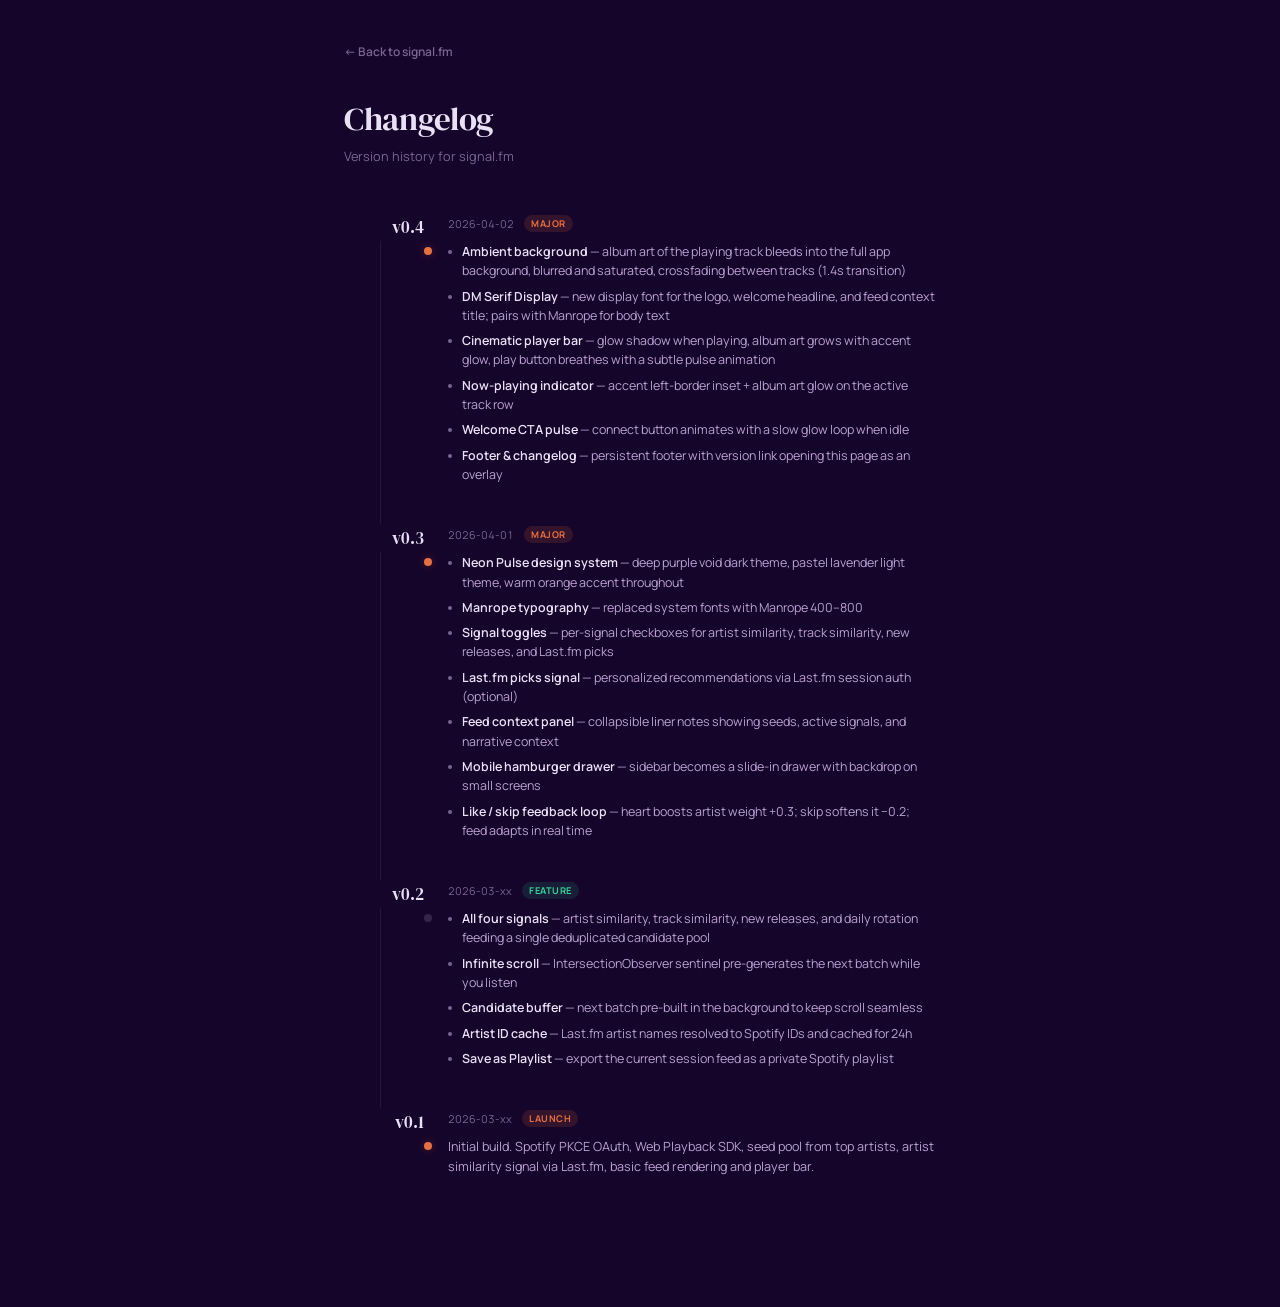
==== changelog.html @ cedb24c6 "feat: footer and changelog page Adds a persistent footer (same pattern as Scrobble Time Machine) wit" ====
<!DOCTYPE html>
<html lang="en">
<head>
  <meta charset="UTF-8">
  <meta name="viewport" content="width=device-width, initial-scale=1.0">
  <title>Changelog &mdash; signal.fm</title>
  <link rel="preconnect" href="https://fonts.googleapis.com">
  <link rel="preconnect" href="https://fonts.gstatic.com" crossorigin>
  <link rel="stylesheet" href="https://fonts.googleapis.com/css2?family=DM+Serif+Display&family=Manrope:wght@400;500;600;700;800&display=swap">
  <script>
    (function() {
      var theme = localStorage.getItem('mixtape_theme') || 'dark';
      document.documentElement.setAttribute('data-theme', theme);
    })();
  </script>
  <link rel="stylesheet" href="css/style.css">
  <style>
    /* Changelog page overrides -- no ambient layer, clean reading view */
    body::before { display: none; }
    body { background: var(--bg); }

    .cl-wrap {
      max-width: 640px;
      margin: 0 auto;
      padding: 40px 24px 80px;
    }
    .cl-back {
      display: inline-flex;
      align-items: center;
      gap: 6px;
      font-size: 0.8rem;
      font-weight: 600;
      color: var(--fg-3);
      text-decoration: none;
      margin-bottom: 36px;
      transition: color 0.15s;
    }
    .cl-back:hover { color: var(--accent); text-decoration: none; }
    /* Hide back link when loaded in iframe */
    .in-iframe .cl-back { display: none; }

    .cl-heading {
      font-family: 'DM Serif Display', serif;
      font-size: 2.2rem;
      font-weight: 400;
      letter-spacing: -0.01em;
      color: var(--fg);
      margin-bottom: 6px;
    }
    .cl-sub {
      font-size: 0.85rem;
      color: var(--fg-3);
      margin-bottom: 48px;
    }

    .cl-entry {
      display: grid;
      grid-template-columns: 80px 1fr;
      gap: 0 24px;
      margin-bottom: 40px;
      position: relative;
    }
    /* Timeline line */
    .cl-entry::before {
      content: '';
      position: absolute;
      left: 36px;
      top: 28px;
      bottom: -40px;
      width: 1px;
      background: var(--border);
    }
    .cl-entry:last-child::before { display: none; }

    .cl-meta {
      display: flex;
      flex-direction: column;
      align-items: flex-end;
      padding-top: 3px;
      gap: 8px;
    }
    .cl-version {
      font-family: 'DM Serif Display', serif;
      font-size: 1.1rem;
      color: var(--fg);
      white-space: nowrap;
    }
    /* Timeline dot */
    .cl-dot {
      width: 8px;
      height: 8px;
      border-radius: 50%;
      background: var(--border-s);
      flex-shrink: 0;
      margin-right: -4px; /* align to timeline line center */
      position: relative;
      left: 4px;
    }
    .cl-dot.major { background: var(--accent); box-shadow: 0 0 8px var(--accent-glow); }

    .cl-body { padding-top: 2px; }
    .cl-row {
      display: flex;
      align-items: center;
      gap: 10px;
      margin-bottom: 10px;
    }
    .cl-date {
      font-size: 0.72rem;
      color: var(--fg-3);
      font-variant-numeric: tabular-nums;
    }
    .cl-tag {
      font-size: 0.62rem;
      font-weight: 700;
      text-transform: uppercase;
      letter-spacing: 0.06em;
      padding: 2px 7px;
      border-radius: 100px;
    }
    .tag-major  { background: var(--accent-dim); color: var(--accent); }
    .tag-feature { background: rgba(52,211,153,0.12); color: var(--teal); }
    .tag-fix    { background: var(--purple-bg); color: var(--purple); }
    .tag-launch { background: var(--accent-dim); color: var(--accent); }

    .cl-desc {
      font-size: 0.84rem;
      color: var(--fg-2);
      line-height: 1.6;
      margin-bottom: 10px;
    }
    .cl-list {
      list-style: none;
      padding: 0;
      margin: 0;
      display: flex;
      flex-direction: column;
      gap: 6px;
    }
    .cl-list li {
      font-size: 0.83rem;
      color: var(--fg-2);
      line-height: 1.55;
      padding-left: 14px;
      position: relative;
    }
    .cl-list li::before {
      content: '';
      position: absolute;
      left: 0;
      top: 8px;
      width: 4px;
      height: 4px;
      border-radius: 50%;
      background: var(--fg-3);
    }
    .cl-list li strong {
      color: var(--fg);
      font-weight: 600;
    }

    /* iframe mode: tighter padding */
    .in-iframe .cl-wrap { padding-top: 24px; }
  </style>
</head>
<body>
  <script>
    if (window.self !== window.top) document.body.classList.add('in-iframe');
  </script>

  <div class="cl-wrap">
    <a href="./" class="cl-back">&#8592; Back to signal.fm</a>

    <h1 class="cl-heading">Changelog</h1>
    <p class="cl-sub">Version history for signal.fm</p>

    <!-- v0.4 -->
    <div class="cl-entry">
      <div class="cl-meta">
        <span class="cl-version">v0.4</span>
        <span class="cl-dot major"></span>
      </div>
      <div class="cl-body">
        <div class="cl-row">
          <span class="cl-date">2026-04-02</span>
          <span class="cl-tag tag-major">Major</span>
        </div>
        <ul class="cl-list">
          <li><strong>Ambient background</strong> &mdash; album art of the playing track bleeds into the full app background, blurred and saturated, crossfading between tracks (1.4s transition)</li>
          <li><strong>DM Serif Display</strong> &mdash; new display font for the logo, welcome headline, and feed context title; pairs with Manrope for body text</li>
          <li><strong>Cinematic player bar</strong> &mdash; glow shadow when playing, album art grows with accent glow, play button breathes with a subtle pulse animation</li>
          <li><strong>Now-playing indicator</strong> &mdash; accent left-border inset + album art glow on the active track row</li>
          <li><strong>Welcome CTA pulse</strong> &mdash; connect button animates with a slow glow loop when idle</li>
          <li><strong>Footer &amp; changelog</strong> &mdash; persistent footer with version link opening this page as an overlay</li>
        </ul>
      </div>
    </div>

    <!-- v0.3 -->
    <div class="cl-entry">
      <div class="cl-meta">
        <span class="cl-version">v0.3</span>
        <span class="cl-dot major"></span>
      </div>
      <div class="cl-body">
        <div class="cl-row">
          <span class="cl-date">2026-04-01</span>
          <span class="cl-tag tag-major">Major</span>
        </div>
        <ul class="cl-list">
          <li><strong>Neon Pulse design system</strong> &mdash; deep purple void dark theme, pastel lavender light theme, warm orange accent throughout</li>
          <li><strong>Manrope typography</strong> &mdash; replaced system fonts with Manrope 400&ndash;800</li>
          <li><strong>Signal toggles</strong> &mdash; per-signal checkboxes for artist similarity, track similarity, new releases, and Last.fm picks</li>
          <li><strong>Last.fm picks signal</strong> &mdash; personalized recommendations via Last.fm session auth (optional)</li>
          <li><strong>Feed context panel</strong> &mdash; collapsible liner notes showing seeds, active signals, and narrative context</li>
          <li><strong>Mobile hamburger drawer</strong> &mdash; sidebar becomes a slide-in drawer with backdrop on small screens</li>
          <li><strong>Like / skip feedback loop</strong> &mdash; heart boosts artist weight +0.3; skip softens it &minus;0.2; feed adapts in real time</li>
        </ul>
      </div>
    </div>

    <!-- v0.2 -->
    <div class="cl-entry">
      <div class="cl-meta">
        <span class="cl-version">v0.2</span>
        <span class="cl-dot"></span>
      </div>
      <div class="cl-body">
        <div class="cl-row">
          <span class="cl-date">2026-03-xx</span>
          <span class="cl-tag tag-feature">Feature</span>
        </div>
        <ul class="cl-list">
          <li><strong>All four signals</strong> &mdash; artist similarity, track similarity, new releases, and daily rotation feeding a single deduplicated candidate pool</li>
          <li><strong>Infinite scroll</strong> &mdash; IntersectionObserver sentinel pre-generates the next batch while you listen</li>
          <li><strong>Candidate buffer</strong> &mdash; next batch pre-built in the background to keep scroll seamless</li>
          <li><strong>Artist ID cache</strong> &mdash; Last.fm artist names resolved to Spotify IDs and cached for 24h</li>
          <li><strong>Save as Playlist</strong> &mdash; export the current session feed as a private Spotify playlist</li>
        </ul>
      </div>
    </div>

    <!-- v0.1 -->
    <div class="cl-entry">
      <div class="cl-meta">
        <span class="cl-version">v0.1</span>
        <span class="cl-dot major"></span>
      </div>
      <div class="cl-body">
        <div class="cl-row">
          <span class="cl-date">2026-03-xx</span>
          <span class="cl-tag tag-launch">Launch</span>
        </div>
        <p class="cl-desc">Initial build. Spotify PKCE OAuth, Web Playback SDK, seed pool from top artists, artist similarity signal via Last.fm, basic feed rendering and player bar.</p>
      </div>
    </div>

  </div>
</body>
</html>
---- css/style.css ----
/* signal.fm -- style.css v2
   Design system: Neon Pulse, Manrope, cinematic music-forward */

@import url('https://fonts.googleapis.com/css2?family=DM+Serif+Display&family=Manrope:wght@400;500;600;700;800&display=swap');

/* ---- Reset ---- */
*, *::before, *::after { box-sizing: border-box; margin: 0; padding: 0; }

/* ---- Ambient background -- crossfading album art atmosphere ---- */
.ambient-bg {
  position: fixed;
  inset: 0;
  z-index: -2;
  overflow: hidden;
  pointer-events: none;
}
.ambient-img {
  position: absolute;
  inset: -80px;
  width: calc(100% + 160px);
  height: calc(100% + 160px);
  object-fit: cover;
  filter: blur(80px) saturate(1.8);
  opacity: 0;
  transition: opacity 1.4s ease;
  transform: scale(1.1);
}
.ambient-img.active { opacity: 0.35; }
[data-theme="light"] .ambient-img.active { opacity: 0.20; }

/* Gradient overlay for readability */
body::before {
  content: '';
  position: fixed;
  inset: 0;
  z-index: -1;
  background:
    linear-gradient(180deg, var(--bg) 0%, transparent 18%, transparent 72%, var(--bg) 100%),
    radial-gradient(ellipse at 50% 38%, transparent 0%, rgba(0,0,0,0.25) 100%);
  pointer-events: none;
}
[data-theme="light"] body::before {
  background:
    linear-gradient(180deg, var(--bg) 0%, transparent 18%, transparent 72%, var(--bg) 100%);
}

/* ---- Design tokens: Light (Pastel Neon) ---- */
:root {
  --bg:            #faf9ff;
  --bg-2:          #f0ecff;
  --surface:       #ffffff;
  --surface-2:     #ede8ff;
  --border:        rgba(124, 58, 237, 0.08);
  --border-s:      rgba(124, 58, 237, 0.16);
  --fg:            #1a0d2e;
  --fg-2:          #5a4875;
  --fg-3:          #9b88b8;

  --accent:        #c55f38;
  --accent-glow:   rgba(197, 95, 56, 0.20);
  --accent-dim:    rgba(197, 95, 56, 0.10);

  --purple:        #7c3aed;
  --purple-bg:     rgba(124, 58, 237, 0.10);
  --teal:          #059669;
  --teal-bg:       rgba(5, 150, 105, 0.10);
  --coral:         #e0185a;
  --coral-bg:      rgba(224, 24, 90, 0.10);
  --gold:          #b45309;
  --gold-bg:       rgba(180, 83, 9, 0.10);

  --card-shadow:       0 2px 12px rgba(124, 58, 237, 0.07);
  --card-shadow-hover: 0 6px 32px rgba(124, 58, 237, 0.12);
  --input-bg:      #f5f2ff;
  --error-bg:      #fff1f2;
  --hover:         rgba(0, 0, 0, 0.04);
  --hover-s:       rgba(0, 0, 0, 0.07);

  --header-bg:     rgba(250, 249, 255, 0.88);
  --player-bg:     rgba(252, 250, 255, 0.92);
  --player-border: rgba(124, 58, 237, 0.07);
  --progress-bg:   #ddd8f0;
  --progress-fill: var(--accent);

  --radius-s: 6px;
  --radius-m: 10px;
  --radius-l: 16px;

  --ease-out:      cubic-bezier(0.0, 0.0, 0.2, 1);
  --ease-in-out:   cubic-bezier(0.4, 0.0, 0.2, 1);
}

/* ---- Design tokens: Dark (Neon Pulse) ---- */
[data-theme="dark"] {
  --bg:            #16052a;
  --bg-2:          #1c0b35;
  --surface:       #21103d;
  --surface-2:     #2a1850;
  --border:        rgba(185, 162, 208, 0.10);
  --border-s:      rgba(185, 162, 208, 0.20);
  --fg:            #e8e0f5;
  --fg-2:          #b9a2d0;
  --fg-3:          #7a6490;

  --accent:        #e87040;
  --accent-glow:   rgba(232, 112, 64, 0.28);
  --accent-dim:    rgba(232, 112, 64, 0.14);

  --purple:        #b6a0ff;
  --purple-bg:     rgba(182, 160, 255, 0.12);
  --teal:          #34d399;
  --teal-bg:       rgba(52, 211, 153, 0.12);
  --coral:         #ff6c95;
  --coral-bg:      rgba(255, 108, 149, 0.12);
  --gold:          #f59e0b;
  --gold-bg:       rgba(245, 158, 11, 0.12);

  --card-shadow:       0 4px 24px rgba(0, 0, 0, 0.56);
  --card-shadow-hover: 0 8px 64px rgba(182, 160, 255, 0.08);
  --input-bg:      #120440;
  --error-bg:      #1a0a0a;
  --hover:         rgba(255, 255, 255, 0.04);
  --hover-s:       rgba(255, 255, 255, 0.07);

  --header-bg:     rgba(22, 5, 42, 0.88);
  --player-bg:     rgba(22, 5, 42, 0.92);
  --player-border: rgba(182, 160, 255, 0.10);
  --progress-bg:   #3a2060;
  --progress-fill: var(--accent);
}

/* ---- Theme icon visibility ---- */
[data-theme="dark"] .icon-moon { display: none; }
[data-theme="dark"] .icon-sun  { display: inline; }
:root .icon-sun,  [data-theme="light"] .icon-sun  { display: none; }
:root .icon-moon, [data-theme="light"] .icon-moon { display: inline; }

/* ---- Base ---- */
html { font-size: 15px; }
body {
  font-family: 'Manrope', -apple-system, BlinkMacSystemFont, 'Segoe UI', sans-serif;
  background: var(--bg);
  color: var(--fg);
  min-height: 100vh;
  transition: background 0.2s, color 0.2s;
  -webkit-font-smoothing: antialiased;
  -moz-osx-font-smoothing: grayscale;
}
body.has-player { padding-bottom: 90px; }

a { color: var(--accent); text-decoration: none; }
a:hover { text-decoration: underline; }

/* ---- Buttons ---- */
.btn {
  display: inline-flex;
  align-items: center;
  gap: 6px;
  padding: 8px 16px;
  border: 1px solid var(--border-s);
  border-radius: var(--radius-s);
  background: var(--surface);
  color: var(--fg);
  font-size: 0.82rem;
  font-weight: 500;
  font-family: inherit;
  letter-spacing: 0.005em;
  cursor: pointer;
  transition: background 150ms, border-color 150ms, box-shadow 150ms, opacity 150ms;
  white-space: nowrap;
}
.btn:hover {
  border-color: var(--fg-3);
  background: var(--surface-2);
}
.btn-primary {
  background: var(--accent);
  color: #fff;
  border-color: transparent;
  border-radius: 100px;
}
.btn-primary:hover {
  opacity: 0.88;
  background: var(--accent);
  box-shadow: 0 0 20px var(--accent-glow);
}
.btn-secondary { background: transparent; }
.btn-small  { padding: 5px 10px; font-size: 0.78rem; }
/* btn-large pairs with btn-primary for CTAs; all large buttons are pill-shaped by intent */
.btn-large  { padding: 13px 30px; font-size: 0.92rem; border-radius: 100px; }

.icon-btn {
  display: inline-flex;
  align-items: center;
  justify-content: center;
  width: 36px;
  height: 36px;
  border: none;
  border-radius: 50%;
  background: transparent;
  color: var(--fg-2);
  cursor: pointer;
  transition: background 150ms, color 150ms, transform 150ms;
  flex-shrink: 0;
}
.icon-btn:hover {
  background: var(--hover-s);
  color: var(--fg);
}

/* ---- Input ---- */
.input-field {
  padding: 8px 12px;
  border: 1px solid var(--border-s);
  border-radius: var(--radius-s);
  background: var(--input-bg);
  color: var(--fg);
  font-size: 0.82rem;
  font-family: inherit;
  outline: none;
  transition: border-color 150ms, box-shadow 150ms;
}
.input-field:focus {
  border-color: var(--accent);
  box-shadow: 0 0 0 3px var(--accent-dim);
}
.input-field::placeholder { color: var(--fg-3); }

/* ---- Header ---- */
.app-header {
  display: flex;
  align-items: center;
  justify-content: space-between;
  padding: 0 24px;
  height: 56px;
  background: var(--header-bg);
  backdrop-filter: blur(20px);
  -webkit-backdrop-filter: blur(20px);
  position: sticky;
  top: 0;
  z-index: 100;
}
.header-left { display: flex; align-items: center; gap: 12px; }
.header-right { display: flex; align-items: center; gap: 6px; }
.hamburger-btn { display: none; }

.logo {
  font-family: 'DM Serif Display', serif;
  font-size: 1.2rem;
  font-weight: 400;
  letter-spacing: -0.01em;
  color: var(--fg);
}
.logo-dot { color: var(--accent); }

/* ---- Main layout ---- */
.main-layout {
  display: flex;
  max-width: 1200px;
  margin: 0 auto;
  min-height: calc(100vh - 56px);
}

/* ---- Sidebar ---- */
.sidebar {
  width: 256px;
  flex-shrink: 0;
  padding: 24px 20px;
  overflow-y: auto;
  max-height: calc(100vh - 56px);
  position: sticky;
  top: 56px;
}
.sidebar-section { margin-bottom: 32px; }
.sidebar-title {
  font-size: 0.67rem;
  text-transform: uppercase;
  letter-spacing: 0.1em;
  font-weight: 600;
  color: var(--fg-3);
  margin-bottom: 14px;
}
.sidebar-hint {
  font-size: 0.78rem;
  color: var(--fg-2);
  margin-top: 8px;
  line-height: 1.55;
}

.toggle-row {
  display: flex;
  align-items: center;
  gap: 10px;
  padding: 7px 0;
  cursor: pointer;
  font-size: 0.84rem;
  color: var(--fg);
  transition: color 150ms;
}
.toggle-row input[type="checkbox"] {
  accent-color: var(--accent);
  width: 16px;
  height: 16px;
  flex-shrink: 0;
  cursor: pointer;
}
.toggle-label { flex: 1; }

/* Signal badges -- soft tinted pills */
.badge {
  font-size: 0.62rem;
  padding: 2px 7px;
  border-radius: 100px;
  font-weight: 600;
  text-transform: uppercase;
  letter-spacing: 0.04em;
  white-space: nowrap;
}
.badge-purple { background: var(--purple-bg); color: var(--purple); }
.badge-teal   { background: var(--teal-bg);   color: var(--teal); }
.badge-coral  { background: var(--coral-bg);  color: var(--coral); }
.badge-gold   { background: var(--gold-bg);   color: var(--gold); }

.lfm-input-row { display: flex; gap: 6px; }
.lfm-input-row .input-field { flex: 1; min-width: 0; }
.lfm-auth-row { display: flex; align-items: center; gap: 8px; margin-top: 8px; flex-wrap: wrap; }

.seed-list { max-height: 300px; overflow-y: auto; }
.seed-item {
  display: flex;
  align-items: center;
  justify-content: space-between;
  padding: 5px 0;
  font-size: 0.82rem;
  color: var(--fg);
}
.seed-weight {
  font-size: 0.72rem;
  color: var(--fg-2);
  font-variant-numeric: tabular-nums;
  background: var(--surface-2);
  padding: 1px 6px;
  border-radius: 4px;
}

/* ---- Welcome screen ---- */
.welcome-screen {
  flex: 1;
  display: flex;
  align-items: center;
  justify-content: center;
  padding: 48px 24px;
}
.welcome-content {
  text-align: center;
  max-width: 460px;
}
.welcome-content h2 {
  font-family: 'DM Serif Display', serif;
  font-size: 2.8rem;
  font-weight: 400;
  letter-spacing: -0.01em;
  line-height: 1.1;
  margin-bottom: 14px;
}
.welcome-content > p {
  color: var(--fg-2);
  margin-bottom: 32px;
  line-height: 1.65;
  font-size: 0.92rem;
}
.signal-cards {
  display: flex;
  flex-direction: column;
  gap: 8px;
  margin-bottom: 32px;
  text-align: left;
}
.signal-card {
  display: flex;
  align-items: center;
  gap: 14px;
  padding: 14px 16px;
  background: var(--surface);
  border-radius: var(--radius-m);
  transition: background 150ms;
}
.signal-card:hover {
  background: var(--surface-2);
}
.signal-icon {
  width: 36px;
  height: 36px;
  display: flex;
  align-items: center;
  justify-content: center;
  border-radius: 8px;
  flex-shrink: 0;
}
.signal-icon.purple { background: var(--purple-bg); color: var(--purple); }
.signal-icon.teal   { background: var(--teal-bg);   color: var(--teal); }
.signal-icon.coral  { background: var(--coral-bg);  color: var(--coral); }
.signal-card-text strong {
  font-size: 0.87rem;
  font-weight: 600;
  display: block;
  color: var(--fg);
}
.signal-card-text span {
  font-size: 0.79rem;
  color: var(--fg-2);
  margin-top: 1px;
  display: block;
}

/* ---- Feed ---- */
.feed-container {
  flex: 1;
  padding: 24px;
  min-width: 0;
}

.track-list {
  border-radius: var(--radius-m);
  overflow: hidden;
}

.feed-loading {
  display: flex;
  flex-direction: column;
  align-items: center;
  justify-content: center;
  padding: 80px 20px;
  color: var(--fg-2);
  gap: 16px;
  font-size: 0.85rem;
  font-weight: 500;
}

.spinner {
  width: 22px;
  height: 22px;
  border: 2px solid var(--border-s);
  border-top-color: var(--accent);
  border-radius: 50%;
  animation: spin 0.75s linear infinite;
}
@keyframes spin { to { transform: rotate(360deg); } }

.feed-sentinel { height: 1px; }

.feed-empty {
  text-align: center;
  padding: 64px 20px;
  color: var(--fg-2);
  font-size: 0.85rem;
  line-height: 1.65;
}

/* ---- Sidebar backdrop (mobile drawer overlay) ---- */
.sidebar-backdrop {
  display: none;
  position: fixed;
  inset: 0;
  background: rgba(0, 0, 0, 0.5);
  z-index: 149;
  opacity: 0;
  transition: opacity 200ms var(--ease-out);
}
.sidebar-backdrop.active {
  display: block;
  opacity: 1;
}

/* ---- Feed context / liner notes ---- */
.feed-context {
  background: var(--surface);
  border-radius: var(--radius-m);
  margin-bottom: 16px;
  overflow: hidden;
}
.feed-context-toggle {
  display: flex;
  align-items: center;
  justify-content: space-between;
  width: 100%;
  padding: 14px 16px;
  border: none;
  background: none;
  cursor: pointer;
  color: var(--fg);
  font-family: 'DM Serif Display', serif;
  font-size: 1rem;
  font-weight: 400;
}
.feed-context-toggle:hover { background: var(--hover-s); }
.feed-context-chevron { transition: transform 200ms var(--ease-out); flex-shrink: 0; }
.feed-context.collapsed .feed-context-chevron { transform: rotate(-90deg); }
.feed-context-body { padding: 0 16px 16px; }
.feed-context.collapsed .feed-context-body { display: none; }
.feed-context-narrative {
  font-size: 0.82rem;
  color: var(--fg-2);
  line-height: 1.6;
  margin-bottom: 12px;
}
.feed-context-seeds {
  display: flex;
  flex-wrap: wrap;
  gap: 6px;
  margin-bottom: 10px;
}
.feed-context-seed-pill {
  background: var(--purple-bg, rgba(139, 92, 246, 0.12));
  color: var(--purple, #8b5cf6);
  font-size: 0.72rem;
  font-weight: 600;
  padding: 3px 10px;
  border-radius: 100px;
}
.feed-context-signals {
  display: flex;
  flex-wrap: wrap;
  gap: 6px;
}

/* ---- Track list (playlist-style rows) ---- */

.track-item {
  display: flex;
  align-items: center;
  gap: 12px;
  padding: 9px 14px;
  cursor: pointer;
  transition: background 100ms;
  animation: rowIn 0.22s var(--ease-out) both;
}
.track-item:hover { background: var(--hover-s); transform: translateX(2px); }
.track-item.now-playing { background: var(--accent-dim); box-shadow: inset 3px 0 0 var(--accent); }
.track-item.now-playing .track-name { color: var(--accent); }
.track-item.now-playing .track-thumb { box-shadow: 0 0 14px var(--accent-glow); }
@keyframes rowIn {
  from { opacity: 0; transform: translateX(-6px); }
  to   { opacity: 1; transform: translateX(0); }
}

/* Track number / play icon swap */
.track-num-wrap {
  position: relative;
  width: 24px;
  align-self: stretch;
  flex-shrink: 0;
}
.track-num {
  position: absolute;
  inset: 0;
  display: flex;
  align-items: center;
  justify-content: flex-end;
  font-size: 0.73rem;
  color: var(--fg-2);
  transition: opacity 100ms;
}
.track-play-icon {
  position: absolute;
  inset: 0;
  display: flex;
  align-items: center;
  justify-content: flex-end;
  color: var(--fg);
  opacity: 0;
  transition: opacity 100ms;
}
.track-item:hover .track-num { opacity: 0; }
.track-item:hover .track-play-icon { opacity: 1; }
.track-item.now-playing .track-num { opacity: 0; }
.track-item.now-playing .track-play-icon { opacity: 1; color: var(--accent); }

/* Thumbnail */
.track-thumb {
  width: 40px;
  height: 40px;
  border-radius: 4px;
  object-fit: cover;
  background: var(--surface-2);
  flex-shrink: 0;
}

/* Text info */
.track-info { flex: 1; min-width: 0; }
.track-name {
  font-size: 0.86rem;
  font-weight: 500;
  white-space: nowrap;
  overflow: hidden;
  text-overflow: ellipsis;
  color: var(--fg);
  line-height: 1.3;
}
.track-artist {
  font-size: 0.76rem;
  color: var(--fg-2);
  white-space: nowrap;
  overflow: hidden;
  text-overflow: ellipsis;
  margin-top: 2px;
}

/* Source badges -- soft tinted pills */
.track-source-badge {
  font-size: 0.60rem;
  padding: 2px 7px;
  border-radius: 100px;
  font-weight: 600;
  letter-spacing: 0.03em;
  white-space: nowrap;
  flex-shrink: 0;
}
.source-artist_similar  { background: var(--purple-bg); color: var(--purple); }
.source-track_similar   { background: var(--teal-bg);   color: var(--teal); }
.source-new_release     { background: var(--coral-bg);  color: var(--coral); }
.source-lfm_recommended { background: var(--gold-bg);   color: var(--gold); }

/* Duration */
.track-duration {
  font-size: 0.73rem;
  color: var(--fg-2);
  font-variant-numeric: tabular-nums;
  flex-shrink: 0;
  min-width: 32px;
  text-align: right;
}

/* Heart button */
.card-heart-btn {
  background: none;
  border: none;
  cursor: pointer;
  display: inline-flex;
  align-items: center;
  justify-content: center;
  padding: 4px;
  color: var(--fg-2);
  opacity: 0.2;
  flex-shrink: 0;
  transition: opacity 120ms, color 120ms;
}
.track-item:hover .card-heart-btn { opacity: 0.5; }
.card-heart-btn:hover { opacity: 1 !important; color: var(--accent); }
.card-heart-btn.liked { color: var(--accent); opacity: 0.9; }

/* ---- Player bar ---- */
.player-bar {
  position: fixed;
  bottom: 0;
  left: 0;
  right: 0;
  height: 80px;
  background: var(--player-bg);
  border-top: 1px solid var(--player-border);
  backdrop-filter: blur(32px) saturate(200%);
  -webkit-backdrop-filter: blur(32px) saturate(200%);
  display: flex;
  align-items: center;
  padding: 0 20px;
  gap: 16px;
  z-index: 200;
  transition: box-shadow 0.6s ease;
}
.player-bar.is-playing {
  box-shadow: 0 -4px 40px var(--accent-dim), 0 0 80px rgba(232,112,64,0.06);
}

.player-track-info {
  display: flex;
  align-items: center;
  gap: 12px;
  min-width: 220px;
  max-width: 300px;
}
.player-art {
  width: 52px;
  height: 52px;
  border-radius: var(--radius-s);
  object-fit: cover;
  background: var(--surface-2);
  box-shadow: 0 2px 12px rgba(0,0,0,0.35);
  flex-shrink: 0;
  transition: width 0.4s ease, height 0.4s ease, box-shadow 0.4s ease, border-radius 0.4s ease;
}
.player-bar.is-playing .player-art {
  width: 58px;
  height: 58px;
  border-radius: 8px;
  box-shadow: 0 0 20px var(--accent-glow), 0 4px 20px rgba(0,0,0,0.4);
}
.player-text {
  display: flex;
  flex-direction: column;
  min-width: 0;
}
.player-track-name {
  font-size: 0.84rem;
  font-weight: 600;
  white-space: nowrap;
  overflow: hidden;
  text-overflow: ellipsis;
  color: var(--fg);
}
.player-artist-name {
  font-size: 0.74rem;
  color: var(--fg-2);
  white-space: nowrap;
  overflow: hidden;
  text-overflow: ellipsis;
  margin-top: 2px;
}

.player-heart { color: var(--fg-2); }
.player-heart:hover { color: var(--accent); }
.player-heart.liked { color: var(--accent); }
.player-heart.liked svg { fill: var(--accent); stroke: var(--accent); }

.player-controls {
  display: flex;
  align-items: center;
  gap: 2px;
}
.player-play-btn {
  width: 42px;
  height: 42px;
  background: var(--accent) !important;
  color: #fff !important;
}
.player-play-btn:hover {
  opacity: 0.88;
  box-shadow: 0 0 20px var(--accent-glow);
  transform: scale(1.06);
}
@keyframes breathe {
  0%, 100% { box-shadow: 0 0 8px var(--accent-glow); }
  50%       { box-shadow: 0 0 22px var(--accent-glow), 0 0 44px rgba(232,112,64,0.1); }
}
.player-bar.is-playing .player-play-btn {
  animation: breathe 3s ease-in-out infinite;
}

.player-progress-wrap {
  flex: 1;
  display: flex;
  align-items: center;
  gap: 10px;
  min-width: 0;
}
.player-time {
  font-size: 0.68rem;
  color: var(--fg-2);
  font-variant-numeric: tabular-nums;
  min-width: 34px;
  text-align: center;
}
.player-progress-bar {
  flex: 1;
  height: 3px;
  background: var(--progress-bg);
  border-radius: 3px;
  cursor: pointer;
  position: relative;
  transition: height 150ms;
}
.player-progress-bar:hover { height: 5px; }
.player-progress {
  height: 100%;
  background: var(--progress-fill);
  border-radius: 3px;
  width: 0;
  transition: width 0.3s linear;
}

.player-volume-wrap {
  display: flex;
  align-items: center;
  gap: 8px;
  color: var(--fg-2);
  min-width: 120px;
}
.player-volume {
  -webkit-appearance: none;
  appearance: none;
  width: 80px;
  height: 3px;
  background: var(--progress-bg);
  border-radius: 3px;
  outline: none;
  cursor: pointer;
}
.player-volume::-webkit-slider-thumb {
  -webkit-appearance: none;
  width: 12px;
  height: 12px;
  border-radius: 50%;
  background: var(--fg);
  cursor: pointer;
}
.player-volume::-moz-range-thumb {
  width: 12px;
  height: 12px;
  border-radius: 50%;
  background: var(--fg);
  cursor: pointer;
  border: none;
}

/* ---- Footer ---- */
.app-footer {
  text-align: center;
  padding: 32px 20px 40px;
  font-size: 0.75rem;
  color: var(--fg-3);
  line-height: 1.8;
}
.app-footer a {
  color: var(--fg-3);
  text-decoration: none;
  transition: color 0.15s;
}
.app-footer a:hover { color: var(--accent); text-decoration: none; }

/* ---- Changelog overlay ---- */
.changelog-overlay {
  position: fixed;
  inset: 0;
  background: var(--bg);
  z-index: 1000;
  display: flex;
  flex-direction: column;
  animation: overlayIn 0.2s var(--ease-out);
}
@keyframes overlayIn {
  from { opacity: 0; transform: translateY(16px); }
  to   { opacity: 1; transform: translateY(0); }
}
.changelog-overlay-header {
  display: flex;
  justify-content: space-between;
  align-items: center;
  padding: 14px 20px;
  border-bottom: 1px solid var(--border);
  flex-shrink: 0;
}
.changelog-overlay-title {
  font-family: 'DM Serif Display', serif;
  font-size: 1rem;
  color: var(--fg);
}
.changelog-overlay-close {
  background: none;
  border: none;
  font-size: 18px;
  color: var(--fg-3);
  cursor: pointer;
  padding: 4px 8px;
  border-radius: 6px;
  transition: background 0.15s, color 0.15s;
}
.changelog-overlay-close:hover { background: var(--hover-s); color: var(--fg); }
.changelog-overlay-frame {
  flex: 1;
  border: none;
  width: 100%;
}

/* ---- Welcome CTA pulse ---- */
@keyframes cta-pulse {
  0%, 100% { box-shadow: 0 0 0 0 var(--accent-glow); }
  50%       { box-shadow: 0 0 28px 6px var(--accent-glow); }
}
#welcome-connect-btn {
  animation: cta-pulse 2.8s ease-in-out infinite;
}

/* ---- Responsive ---- */
@media (max-width: 768px) {
  .hamburger-btn { display: inline-flex; }
  .sidebar {
    position: fixed;
    top: 56px;
    left: 0;
    bottom: 0;
    width: 280px;
    max-height: none;
    background: var(--bg);
    z-index: 150;
    transform: translateX(-100%);
    transition: transform 250ms var(--ease-out);
    overflow-y: auto;
    padding: 20px;
  }
  .sidebar.open {
    transform: translateX(0);
    box-shadow: 4px 0 24px rgba(0, 0, 0, 0.3);
  }
  body.has-player .sidebar { bottom: 66px; }
  .main-layout { flex-direction: column; }
  .feed-container { padding: 10px; }
  .track-item { padding: 8px 12px; gap: 10px; }
  .track-num-wrap { display: none; }
  .track-thumb { width: 36px; height: 36px; }
  .track-duration { display: none; }
  .track-source-badge { display: none; }
  .player-bar {
    height: 66px;
    padding: 0 12px;
    gap: 8px;
  }
  .player-track-info { min-width: 120px; max-width: 160px; }
  .player-art { width: 42px; height: 42px; }
  .player-bar.is-playing .player-art { width: 48px; height: 48px; }
  .ambient-img { filter: blur(60px) saturate(1.6); }
  .ambient-img.active { opacity: 0.28; }
  .player-volume-wrap { display: none; }
  .player-progress-wrap { display: none; }
  body.has-player { padding-bottom: 74px; }
  .app-header { padding: 0 16px; }
  .welcome-content h2 { font-size: 2rem; }
}

@media (prefers-reduced-motion: reduce) {
  *, *::before, *::after {
    animation-duration: 0.01ms !important;
    transition-duration: 0.01ms !important;
  }
}
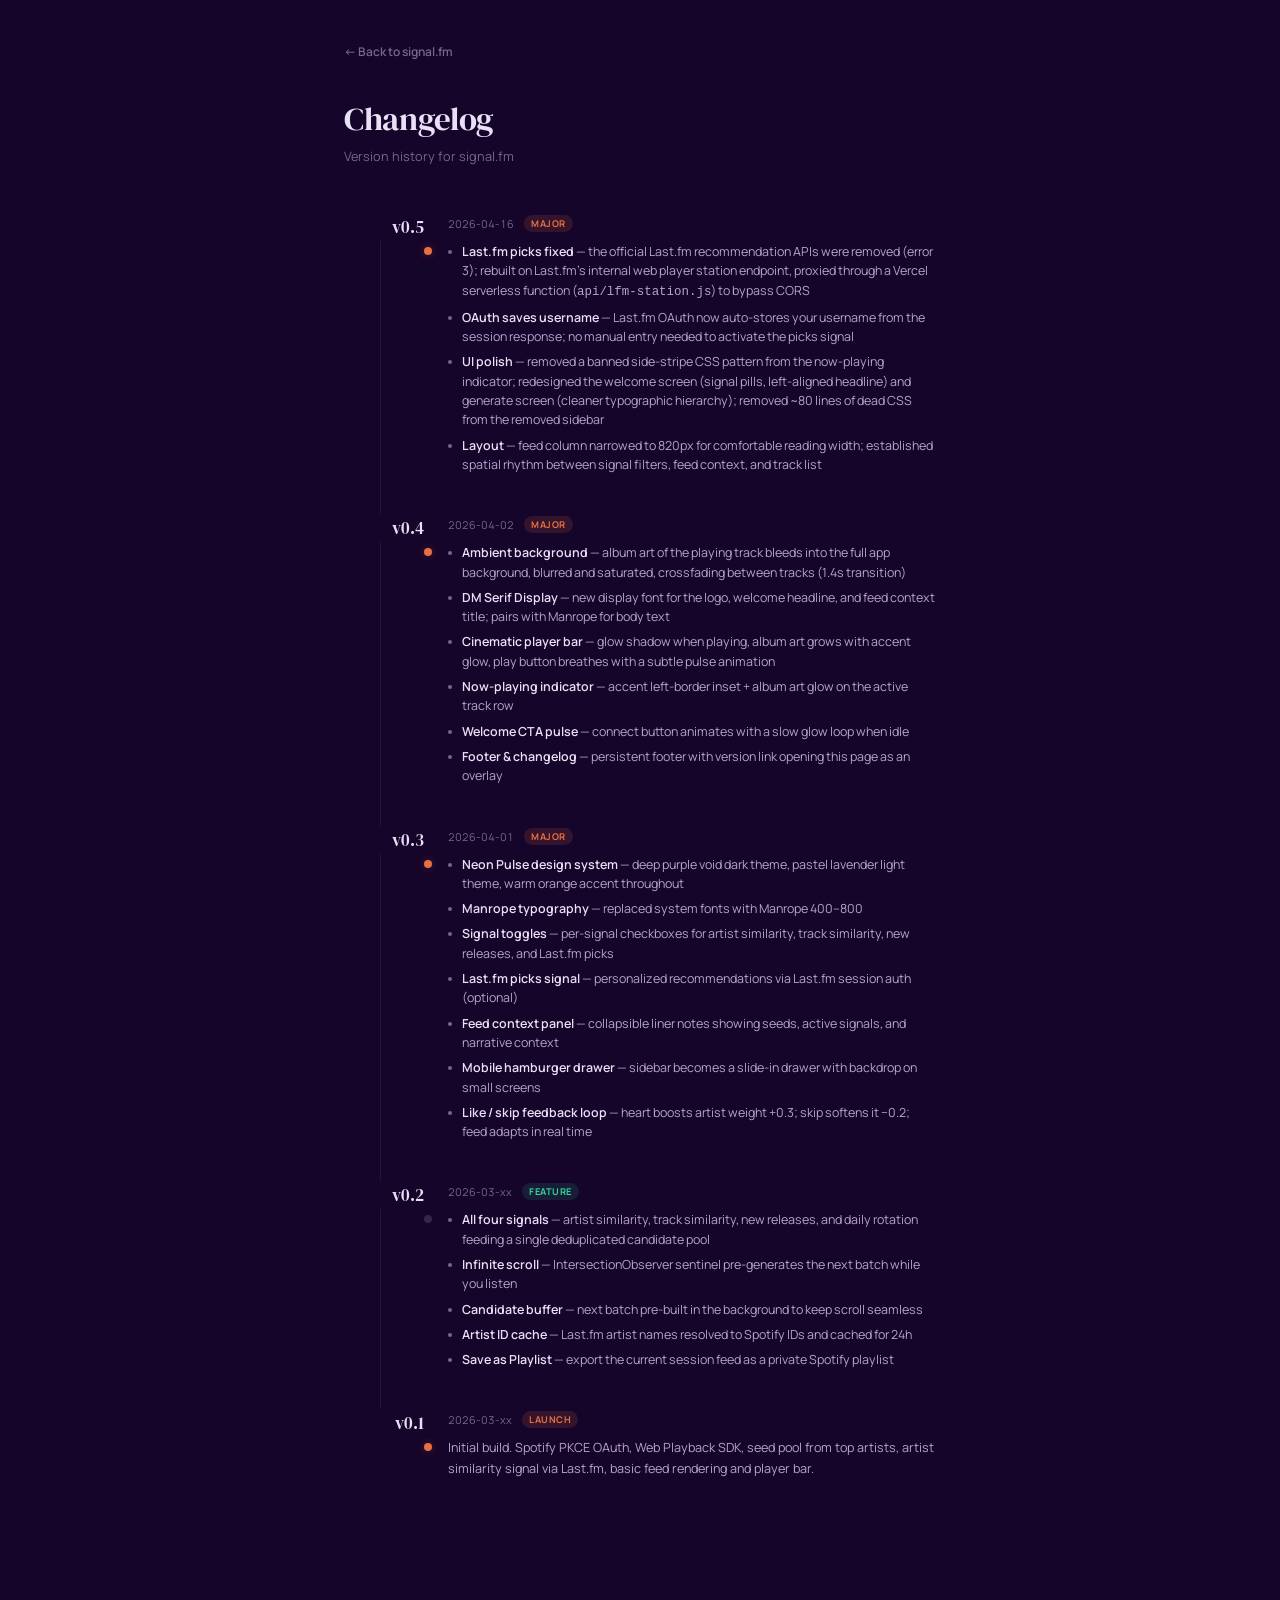
==== commit 650894e8: "docs: update all docs to v0.5 -- Last.fm picks fix, polish, layout - README: fix signal count (4->5)" ====
--- a/changelog.html
+++ b/changelog.html
@@ -174,6 +174,26 @@
     <h1 class="cl-heading">Changelog</h1>
     <p class="cl-sub">Version history for signal.fm</p>
 
+    <!-- v0.5 -->
+    <div class="cl-entry">
+      <div class="cl-meta">
+        <span class="cl-version">v0.5</span>
+        <span class="cl-dot major"></span>
+      </div>
+      <div class="cl-body">
+        <div class="cl-row">
+          <span class="cl-date">2026-04-16</span>
+          <span class="cl-tag tag-major">Major</span>
+        </div>
+        <ul class="cl-list">
+          <li><strong>Last.fm picks fixed</strong> &mdash; the official Last.fm recommendation APIs were removed (error 3); rebuilt on Last.fm&rsquo;s internal web player station endpoint, proxied through a Vercel serverless function (<code>api/lfm-station.js</code>) to bypass CORS</li>
+          <li><strong>OAuth saves username</strong> &mdash; Last.fm OAuth now auto-stores your username from the session response; no manual entry needed to activate the picks signal</li>
+          <li><strong>UI polish</strong> &mdash; removed a banned side-stripe CSS pattern from the now-playing indicator; redesigned the welcome screen (signal pills, left-aligned headline) and generate screen (cleaner typographic hierarchy); removed ~80 lines of dead CSS from the removed sidebar</li>
+          <li><strong>Layout</strong> &mdash; feed column narrowed to 820px for comfortable reading width; established spatial rhythm between signal filters, feed context, and track list</li>
+        </ul>
+      </div>
+    </div>
+
     <!-- v0.4 -->
     <div class="cl-entry">
       <div class="cl-meta">
--- a/css/style.css
+++ b/css/style.css
@@ -1,933 +1,955 @@
-/* signal.fm -- style.css v2
-   Design system: Neon Pulse, Manrope, cinematic music-forward */
-
-@import url('https://fonts.googleapis.com/css2?family=DM+Serif+Display&family=Manrope:wght@400;500;600;700;800&display=swap');
-
-/* ---- Reset ---- */
-*, *::before, *::after { box-sizing: border-box; margin: 0; padding: 0; }
-
-/* ---- Ambient background -- crossfading album art atmosphere ---- */
-.ambient-bg {
-  position: fixed;
-  inset: 0;
-  z-index: -2;
-  overflow: hidden;
-  pointer-events: none;
-}
-.ambient-img {
-  position: absolute;
-  inset: -80px;
-  width: calc(100% + 160px);
-  height: calc(100% + 160px);
-  object-fit: cover;
-  filter: blur(80px) saturate(1.8);
-  opacity: 0;
-  transition: opacity 1.4s ease;
-  transform: scale(1.1);
-}
-.ambient-img.active { opacity: 0.35; }
-[data-theme="light"] .ambient-img.active { opacity: 0.20; }
-
-/* Gradient overlay for readability */
-body::before {
-  content: '';
-  position: fixed;
-  inset: 0;
-  z-index: -1;
-  background:
-    linear-gradient(180deg, var(--bg) 0%, transparent 18%, transparent 72%, var(--bg) 100%),
-    radial-gradient(ellipse at 50% 38%, transparent 0%, rgba(0,0,0,0.25) 100%);
-  pointer-events: none;
-}
-[data-theme="light"] body::before {
-  background:
-    linear-gradient(180deg, var(--bg) 0%, transparent 18%, transparent 72%, var(--bg) 100%);
-}
-
-/* ---- Design tokens: Light (Pastel Neon) ---- */
-:root {
-  --bg:            #faf9ff;
-  --bg-2:          #f0ecff;
-  --surface:       #ffffff;
-  --surface-2:     #ede8ff;
-  --border:        rgba(124, 58, 237, 0.08);
-  --border-s:      rgba(124, 58, 237, 0.16);
-  --fg:            #1a0d2e;
-  --fg-2:          #5a4875;
-  --fg-3:          #9b88b8;
-
-  --accent:        #c55f38;
-  --accent-glow:   rgba(197, 95, 56, 0.20);
-  --accent-dim:    rgba(197, 95, 56, 0.10);
-
-  --purple:        #7c3aed;
-  --purple-bg:     rgba(124, 58, 237, 0.10);
-  --teal:          #059669;
-  --teal-bg:       rgba(5, 150, 105, 0.10);
-  --coral:         #e0185a;
-  --coral-bg:      rgba(224, 24, 90, 0.10);
-  --gold:          #b45309;
-  --gold-bg:       rgba(180, 83, 9, 0.10);
-
-  --card-shadow:       0 2px 12px rgba(124, 58, 237, 0.07);
-  --card-shadow-hover: 0 6px 32px rgba(124, 58, 237, 0.12);
-  --input-bg:      #f5f2ff;
-  --error-bg:      #fff1f2;
-  --hover:         rgba(0, 0, 0, 0.04);
-  --hover-s:       rgba(0, 0, 0, 0.07);
-
-  --header-bg:     rgba(250, 249, 255, 0.88);
-  --player-bg:     rgba(252, 250, 255, 0.92);
-  --player-border: rgba(124, 58, 237, 0.07);
-  --progress-bg:   #ddd8f0;
-  --progress-fill: var(--accent);
-
-  --radius-s: 6px;
-  --radius-m: 10px;
-  --radius-l: 16px;
-
-  --ease-out:      cubic-bezier(0.0, 0.0, 0.2, 1);
-  --ease-in-out:   cubic-bezier(0.4, 0.0, 0.2, 1);
-}
-
-/* ---- Design tokens: Dark (Neon Pulse) ---- */
-[data-theme="dark"] {
-  --bg:            #16052a;
-  --bg-2:          #1c0b35;
-  --surface:       #21103d;
-  --surface-2:     #2a1850;
-  --border:        rgba(185, 162, 208, 0.10);
-  --border-s:      rgba(185, 162, 208, 0.20);
-  --fg:            #e8e0f5;
-  --fg-2:          #b9a2d0;
-  --fg-3:          #7a6490;
-
-  --accent:        #e87040;
-  --accent-glow:   rgba(232, 112, 64, 0.28);
-  --accent-dim:    rgba(232, 112, 64, 0.14);
-
-  --purple:        #b6a0ff;
-  --purple-bg:     rgba(182, 160, 255, 0.12);
-  --teal:          #34d399;
-  --teal-bg:       rgba(52, 211, 153, 0.12);
-  --coral:         #ff6c95;
-  --coral-bg:      rgba(255, 108, 149, 0.12);
-  --gold:          #f59e0b;
-  --gold-bg:       rgba(245, 158, 11, 0.12);
-
-  --card-shadow:       0 4px 24px rgba(0, 0, 0, 0.56);
-  --card-shadow-hover: 0 8px 64px rgba(182, 160, 255, 0.08);
-  --input-bg:      #120440;
-  --error-bg:      #1a0a0a;
-  --hover:         rgba(255, 255, 255, 0.04);
-  --hover-s:       rgba(255, 255, 255, 0.07);
-
-  --header-bg:     rgba(22, 5, 42, 0.88);
-  --player-bg:     rgba(22, 5, 42, 0.92);
-  --player-border: rgba(182, 160, 255, 0.10);
-  --progress-bg:   #3a2060;
-  --progress-fill: var(--accent);
-}
-
-/* ---- Theme icon visibility ---- */
-[data-theme="dark"] .icon-moon { display: none; }
-[data-theme="dark"] .icon-sun  { display: inline; }
-:root .icon-sun,  [data-theme="light"] .icon-sun  { display: none; }
-:root .icon-moon, [data-theme="light"] .icon-moon { display: inline; }
-
-/* ---- Base ---- */
-html { font-size: 15px; }
-body {
-  font-family: 'Manrope', -apple-system, BlinkMacSystemFont, 'Segoe UI', sans-serif;
-  background: var(--bg);
-  color: var(--fg);
-  min-height: 100vh;
-  transition: background 0.2s, color 0.2s;
-  -webkit-font-smoothing: antialiased;
-  -moz-osx-font-smoothing: grayscale;
-}
-body.has-player { padding-bottom: 90px; }
-
-a { color: var(--accent); text-decoration: none; }
-a:hover { text-decoration: underline; }
-
-/* ---- Buttons ---- */
-.btn {
-  display: inline-flex;
-  align-items: center;
-  gap: 6px;
-  padding: 8px 16px;
-  border: 1px solid var(--border-s);
-  border-radius: var(--radius-s);
-  background: var(--surface);
-  color: var(--fg);
-  font-size: 0.82rem;
-  font-weight: 500;
-  font-family: inherit;
-  letter-spacing: 0.005em;
-  cursor: pointer;
-  transition: background 150ms, border-color 150ms, box-shadow 150ms, opacity 150ms;
-  white-space: nowrap;
-}
-.btn:hover {
-  border-color: var(--fg-3);
-  background: var(--surface-2);
-}
-.btn-primary {
-  background: var(--accent);
-  color: #fff;
-  border-color: transparent;
-  border-radius: 100px;
-}
-.btn-primary:hover {
-  opacity: 0.88;
-  background: var(--accent);
-  box-shadow: 0 0 20px var(--accent-glow);
-}
-.btn-secondary { background: transparent; }
-.btn-small  { padding: 5px 10px; font-size: 0.78rem; }
-/* btn-large pairs with btn-primary for CTAs; all large buttons are pill-shaped by intent */
-.btn-large  { padding: 13px 30px; font-size: 0.92rem; border-radius: 100px; }
-
-.icon-btn {
-  display: inline-flex;
-  align-items: center;
-  justify-content: center;
-  width: 36px;
-  height: 36px;
-  border: none;
-  border-radius: 50%;
-  background: transparent;
-  color: var(--fg-2);
-  cursor: pointer;
-  transition: background 150ms, color 150ms, transform 150ms;
-  flex-shrink: 0;
-}
-.icon-btn:hover {
-  background: var(--hover-s);
-  color: var(--fg);
-}
-
-/* ---- Input ---- */
-.input-field {
-  padding: 8px 12px;
-  border: 1px solid var(--border-s);
-  border-radius: var(--radius-s);
-  background: var(--input-bg);
-  color: var(--fg);
-  font-size: 0.82rem;
-  font-family: inherit;
-  outline: none;
-  transition: border-color 150ms, box-shadow 150ms;
-}
-.input-field:focus {
-  border-color: var(--accent);
-  box-shadow: 0 0 0 3px var(--accent-dim);
-}
-.input-field::placeholder { color: var(--fg-3); }
-
-/* ---- Header ---- */
-.app-header {
-  display: flex;
-  align-items: center;
-  justify-content: space-between;
-  padding: 0 24px;
-  height: 56px;
-  background: var(--header-bg);
-  backdrop-filter: blur(20px);
-  -webkit-backdrop-filter: blur(20px);
-  position: sticky;
-  top: 0;
-  z-index: 100;
-}
-.header-left { display: flex; align-items: center; gap: 12px; }
-.header-right { display: flex; align-items: center; gap: 6px; }
-.hamburger-btn { display: none; }
-
-.logo {
-  font-family: 'DM Serif Display', serif;
-  font-size: 1.2rem;
-  font-weight: 400;
-  letter-spacing: -0.01em;
-  color: var(--fg);
-}
-.logo-dot { color: var(--accent); }
-
-/* ---- Main layout ---- */
-.main-layout {
-  display: flex;
-  max-width: 1200px;
-  margin: 0 auto;
-  min-height: calc(100vh - 56px);
-}
-
-/* ---- Sidebar ---- */
-.sidebar {
-  width: 256px;
-  flex-shrink: 0;
-  padding: 24px 20px;
-  overflow-y: auto;
-  max-height: calc(100vh - 56px);
-  position: sticky;
-  top: 56px;
-}
-.sidebar-section { margin-bottom: 32px; }
-.sidebar-title {
-  font-size: 0.67rem;
-  text-transform: uppercase;
-  letter-spacing: 0.1em;
-  font-weight: 600;
-  color: var(--fg-3);
-  margin-bottom: 14px;
-}
-.sidebar-hint {
-  font-size: 0.78rem;
-  color: var(--fg-2);
-  margin-top: 8px;
-  line-height: 1.55;
-}
-
-.toggle-row {
-  display: flex;
-  align-items: center;
-  gap: 10px;
-  padding: 7px 0;
-  cursor: pointer;
-  font-size: 0.84rem;
-  color: var(--fg);
-  transition: color 150ms;
-}
-.toggle-row input[type="checkbox"] {
-  accent-color: var(--accent);
-  width: 16px;
-  height: 16px;
-  flex-shrink: 0;
-  cursor: pointer;
-}
-.toggle-label { flex: 1; }
-
-/* Signal badges -- soft tinted pills */
-.badge {
-  font-size: 0.62rem;
-  padding: 2px 7px;
-  border-radius: 100px;
-  font-weight: 600;
-  text-transform: uppercase;
-  letter-spacing: 0.04em;
-  white-space: nowrap;
-}
-.badge-purple { background: var(--purple-bg); color: var(--purple); }
-.badge-teal   { background: var(--teal-bg);   color: var(--teal); }
-.badge-coral  { background: var(--coral-bg);  color: var(--coral); }
-.badge-gold   { background: var(--gold-bg);   color: var(--gold); }
-
-.lfm-input-row { display: flex; gap: 6px; }
-.lfm-input-row .input-field { flex: 1; min-width: 0; }
-.lfm-auth-row { display: flex; align-items: center; gap: 8px; margin-top: 8px; flex-wrap: wrap; }
-
-.seed-list { max-height: 300px; overflow-y: auto; }
-.seed-item {
-  display: flex;
-  align-items: center;
-  justify-content: space-between;
-  padding: 5px 0;
-  font-size: 0.82rem;
-  color: var(--fg);
-}
-.seed-weight {
-  font-size: 0.72rem;
-  color: var(--fg-2);
-  font-variant-numeric: tabular-nums;
-  background: var(--surface-2);
-  padding: 1px 6px;
-  border-radius: 4px;
-}
-
-/* ---- Welcome screen ---- */
-.welcome-screen {
-  flex: 1;
-  display: flex;
-  align-items: center;
-  justify-content: center;
-  padding: 48px 24px;
-}
-.welcome-content {
-  text-align: center;
-  max-width: 460px;
-}
-.welcome-content h2 {
-  font-family: 'DM Serif Display', serif;
-  font-size: 2.8rem;
-  font-weight: 400;
-  letter-spacing: -0.01em;
-  line-height: 1.1;
-  margin-bottom: 14px;
-}
-.welcome-content > p {
-  color: var(--fg-2);
-  margin-bottom: 32px;
-  line-height: 1.65;
-  font-size: 0.92rem;
-}
-.signal-cards {
-  display: flex;
-  flex-direction: column;
-  gap: 8px;
-  margin-bottom: 32px;
-  text-align: left;
-}
-.signal-card {
-  display: flex;
-  align-items: center;
-  gap: 14px;
-  padding: 14px 16px;
-  background: var(--surface);
-  border-radius: var(--radius-m);
-  transition: background 150ms;
-}
-.signal-card:hover {
-  background: var(--surface-2);
-}
-.signal-icon {
-  width: 36px;
-  height: 36px;
-  display: flex;
-  align-items: center;
-  justify-content: center;
-  border-radius: 8px;
-  flex-shrink: 0;
-}
-.signal-icon.purple { background: var(--purple-bg); color: var(--purple); }
-.signal-icon.teal   { background: var(--teal-bg);   color: var(--teal); }
-.signal-icon.coral  { background: var(--coral-bg);  color: var(--coral); }
-.signal-card-text strong {
-  font-size: 0.87rem;
-  font-weight: 600;
-  display: block;
-  color: var(--fg);
-}
-.signal-card-text span {
-  font-size: 0.79rem;
-  color: var(--fg-2);
-  margin-top: 1px;
-  display: block;
-}
-
-/* ---- Feed ---- */
-.feed-container {
-  flex: 1;
-  padding: 24px;
-  min-width: 0;
-}
-
-.track-list {
-  border-radius: var(--radius-m);
-  overflow: hidden;
-}
-
-.feed-loading {
-  display: flex;
-  flex-direction: column;
-  align-items: center;
-  justify-content: center;
-  padding: 80px 20px;
-  color: var(--fg-2);
-  gap: 16px;
-  font-size: 0.85rem;
-  font-weight: 500;
-}
-
-.spinner {
-  width: 22px;
-  height: 22px;
-  border: 2px solid var(--border-s);
-  border-top-color: var(--accent);
-  border-radius: 50%;
-  animation: spin 0.75s linear infinite;
-}
-@keyframes spin { to { transform: rotate(360deg); } }
-
-.feed-sentinel { height: 1px; }
-
-.feed-empty {
-  text-align: center;
-  padding: 64px 20px;
-  color: var(--fg-2);
-  font-size: 0.85rem;
-  line-height: 1.65;
-}
-
-/* ---- Sidebar backdrop (mobile drawer overlay) ---- */
-.sidebar-backdrop {
-  display: none;
-  position: fixed;
-  inset: 0;
-  background: rgba(0, 0, 0, 0.5);
-  z-index: 149;
-  opacity: 0;
-  transition: opacity 200ms var(--ease-out);
-}
-.sidebar-backdrop.active {
-  display: block;
-  opacity: 1;
-}
-
-/* ---- Feed context / liner notes ---- */
-.feed-context {
-  background: var(--surface);
-  border-radius: var(--radius-m);
-  margin-bottom: 16px;
-  overflow: hidden;
-}
-.feed-context-toggle {
-  display: flex;
-  align-items: center;
-  justify-content: space-between;
-  width: 100%;
-  padding: 14px 16px;
-  border: none;
-  background: none;
-  cursor: pointer;
-  color: var(--fg);
-  font-family: 'DM Serif Display', serif;
-  font-size: 1rem;
-  font-weight: 400;
-}
-.feed-context-toggle:hover { background: var(--hover-s); }
-.feed-context-chevron { transition: transform 200ms var(--ease-out); flex-shrink: 0; }
-.feed-context.collapsed .feed-context-chevron { transform: rotate(-90deg); }
-.feed-context-body { padding: 0 16px 16px; }
-.feed-context.collapsed .feed-context-body { display: none; }
-.feed-context-narrative {
-  font-size: 0.82rem;
-  color: var(--fg-2);
-  line-height: 1.6;
-  margin-bottom: 12px;
-}
-.feed-context-seeds {
-  display: flex;
-  flex-wrap: wrap;
-  gap: 6px;
-  margin-bottom: 10px;
-}
-.feed-context-seed-pill {
-  background: var(--purple-bg, rgba(139, 92, 246, 0.12));
-  color: var(--purple, #8b5cf6);
-  font-size: 0.72rem;
-  font-weight: 600;
-  padding: 3px 10px;
-  border-radius: 100px;
-}
-.feed-context-signals {
-  display: flex;
-  flex-wrap: wrap;
-  gap: 6px;
-}
-
-/* ---- Track list (playlist-style rows) ---- */
-
-.track-item {
-  display: flex;
-  align-items: center;
-  gap: 12px;
-  padding: 9px 14px;
-  cursor: pointer;
-  transition: background 100ms;
-  animation: rowIn 0.22s var(--ease-out) both;
-}
-.track-item:hover { background: var(--hover-s); transform: translateX(2px); }
-.track-item.now-playing { background: var(--accent-dim); box-shadow: inset 3px 0 0 var(--accent); }
-.track-item.now-playing .track-name { color: var(--accent); }
-.track-item.now-playing .track-thumb { box-shadow: 0 0 14px var(--accent-glow); }
-@keyframes rowIn {
-  from { opacity: 0; transform: translateX(-6px); }
-  to   { opacity: 1; transform: translateX(0); }
-}
-
-/* Track number / play icon swap */
-.track-num-wrap {
-  position: relative;
-  width: 24px;
-  align-self: stretch;
-  flex-shrink: 0;
-}
-.track-num {
-  position: absolute;
-  inset: 0;
-  display: flex;
-  align-items: center;
-  justify-content: flex-end;
-  font-size: 0.73rem;
-  color: var(--fg-2);
-  transition: opacity 100ms;
-}
-.track-play-icon {
-  position: absolute;
-  inset: 0;
-  display: flex;
-  align-items: center;
-  justify-content: flex-end;
-  color: var(--fg);
-  opacity: 0;
-  transition: opacity 100ms;
-}
-.track-item:hover .track-num { opacity: 0; }
-.track-item:hover .track-play-icon { opacity: 1; }
-.track-item.now-playing .track-num { opacity: 0; }
-.track-item.now-playing .track-play-icon { opacity: 1; color: var(--accent); }
-
-/* Thumbnail */
-.track-thumb {
-  width: 40px;
-  height: 40px;
-  border-radius: 4px;
-  object-fit: cover;
-  background: var(--surface-2);
-  flex-shrink: 0;
-}
-
-/* Text info */
-.track-info { flex: 1; min-width: 0; }
-.track-name {
-  font-size: 0.86rem;
-  font-weight: 500;
-  white-space: nowrap;
-  overflow: hidden;
-  text-overflow: ellipsis;
-  color: var(--fg);
-  line-height: 1.3;
-}
-.track-artist {
-  font-size: 0.76rem;
-  color: var(--fg-2);
-  white-space: nowrap;
-  overflow: hidden;
-  text-overflow: ellipsis;
-  margin-top: 2px;
-}
-
-/* Source badges -- soft tinted pills */
-.track-source-badge {
-  font-size: 0.60rem;
-  padding: 2px 7px;
-  border-radius: 100px;
-  font-weight: 600;
-  letter-spacing: 0.03em;
-  white-space: nowrap;
-  flex-shrink: 0;
-}
-.source-artist_similar  { background: var(--purple-bg); color: var(--purple); }
-.source-track_similar   { background: var(--teal-bg);   color: var(--teal); }
-.source-new_release     { background: var(--coral-bg);  color: var(--coral); }
-.source-lfm_recommended { background: var(--gold-bg);   color: var(--gold); }
-
-/* Duration */
-.track-duration {
-  font-size: 0.73rem;
-  color: var(--fg-2);
-  font-variant-numeric: tabular-nums;
-  flex-shrink: 0;
-  min-width: 32px;
-  text-align: right;
-}
-
-/* Heart button */
-.card-heart-btn {
-  background: none;
-  border: none;
-  cursor: pointer;
-  display: inline-flex;
-  align-items: center;
-  justify-content: center;
-  padding: 4px;
-  color: var(--fg-2);
-  opacity: 0.2;
-  flex-shrink: 0;
-  transition: opacity 120ms, color 120ms;
-}
-.track-item:hover .card-heart-btn { opacity: 0.5; }
-.card-heart-btn:hover { opacity: 1 !important; color: var(--accent); }
-.card-heart-btn.liked { color: var(--accent); opacity: 0.9; }
-
-/* ---- Player bar ---- */
-.player-bar {
-  position: fixed;
-  bottom: 0;
-  left: 0;
-  right: 0;
-  height: 80px;
-  background: var(--player-bg);
-  border-top: 1px solid var(--player-border);
-  backdrop-filter: blur(32px) saturate(200%);
-  -webkit-backdrop-filter: blur(32px) saturate(200%);
-  display: flex;
-  align-items: center;
-  padding: 0 20px;
-  gap: 16px;
-  z-index: 200;
-  transition: box-shadow 0.6s ease;
-}
-.player-bar.is-playing {
-  box-shadow: 0 -4px 40px var(--accent-dim), 0 0 80px rgba(232,112,64,0.06);
-}
-
-.player-track-info {
-  display: flex;
-  align-items: center;
-  gap: 12px;
-  min-width: 220px;
-  max-width: 300px;
-}
-.player-art {
-  width: 52px;
-  height: 52px;
-  border-radius: var(--radius-s);
-  object-fit: cover;
-  background: var(--surface-2);
-  box-shadow: 0 2px 12px rgba(0,0,0,0.35);
-  flex-shrink: 0;
-  transition: width 0.4s ease, height 0.4s ease, box-shadow 0.4s ease, border-radius 0.4s ease;
-}
-.player-bar.is-playing .player-art {
-  width: 58px;
-  height: 58px;
-  border-radius: 8px;
-  box-shadow: 0 0 20px var(--accent-glow), 0 4px 20px rgba(0,0,0,0.4);
-}
-.player-text {
-  display: flex;
-  flex-direction: column;
-  min-width: 0;
-}
-.player-track-name {
-  font-size: 0.84rem;
-  font-weight: 600;
-  white-space: nowrap;
-  overflow: hidden;
-  text-overflow: ellipsis;
-  color: var(--fg);
-}
-.player-artist-name {
-  font-size: 0.74rem;
-  color: var(--fg-2);
-  white-space: nowrap;
-  overflow: hidden;
-  text-overflow: ellipsis;
-  margin-top: 2px;
-}
-
-.player-heart { color: var(--fg-2); }
-.player-heart:hover { color: var(--accent); }
-.player-heart.liked { color: var(--accent); }
-.player-heart.liked svg { fill: var(--accent); stroke: var(--accent); }
-
-.player-controls {
-  display: flex;
-  align-items: center;
-  gap: 2px;
-}
-.player-play-btn {
-  width: 42px;
-  height: 42px;
-  background: var(--accent) !important;
-  color: #fff !important;
-}
-.player-play-btn:hover {
-  opacity: 0.88;
-  box-shadow: 0 0 20px var(--accent-glow);
-  transform: scale(1.06);
-}
-@keyframes breathe {
-  0%, 100% { box-shadow: 0 0 8px var(--accent-glow); }
-  50%       { box-shadow: 0 0 22px var(--accent-glow), 0 0 44px rgba(232,112,64,0.1); }
-}
-.player-bar.is-playing .player-play-btn {
-  animation: breathe 3s ease-in-out infinite;
-}
-
-.player-progress-wrap {
-  flex: 1;
-  display: flex;
-  align-items: center;
-  gap: 10px;
-  min-width: 0;
-}
-.player-time {
-  font-size: 0.68rem;
-  color: var(--fg-2);
-  font-variant-numeric: tabular-nums;
-  min-width: 34px;
-  text-align: center;
-}
-.player-progress-bar {
-  flex: 1;
-  height: 3px;
-  background: var(--progress-bg);
-  border-radius: 3px;
-  cursor: pointer;
-  position: relative;
-  transition: height 150ms;
-}
-.player-progress-bar:hover { height: 5px; }
-.player-progress {
-  height: 100%;
-  background: var(--progress-fill);
-  border-radius: 3px;
-  width: 0;
-  transition: width 0.3s linear;
-}
-
-.player-volume-wrap {
-  display: flex;
-  align-items: center;
-  gap: 8px;
-  color: var(--fg-2);
-  min-width: 120px;
-}
-.player-volume {
-  -webkit-appearance: none;
-  appearance: none;
-  width: 80px;
-  height: 3px;
-  background: var(--progress-bg);
-  border-radius: 3px;
-  outline: none;
-  cursor: pointer;
-}
-.player-volume::-webkit-slider-thumb {
-  -webkit-appearance: none;
-  width: 12px;
-  height: 12px;
-  border-radius: 50%;
-  background: var(--fg);
-  cursor: pointer;
-}
-.player-volume::-moz-range-thumb {
-  width: 12px;
-  height: 12px;
-  border-radius: 50%;
-  background: var(--fg);
-  cursor: pointer;
-  border: none;
-}
-
-/* ---- Footer ---- */
-.app-footer {
-  text-align: center;
-  padding: 32px 20px 40px;
-  font-size: 0.75rem;
-  color: var(--fg-3);
-  line-height: 1.8;
-}
-.app-footer a {
-  color: var(--fg-3);
-  text-decoration: none;
-  transition: color 0.15s;
-}
-.app-footer a:hover { color: var(--accent); text-decoration: none; }
-
-/* ---- Changelog overlay ---- */
-.changelog-overlay {
-  position: fixed;
-  inset: 0;
-  background: var(--bg);
-  z-index: 1000;
-  display: flex;
-  flex-direction: column;
-  animation: overlayIn 0.2s var(--ease-out);
-}
-@keyframes overlayIn {
-  from { opacity: 0; transform: translateY(16px); }
-  to   { opacity: 1; transform: translateY(0); }
-}
-.changelog-overlay-header {
-  display: flex;
-  justify-content: space-between;
-  align-items: center;
-  padding: 14px 20px;
-  border-bottom: 1px solid var(--border);
-  flex-shrink: 0;
-}
-.changelog-overlay-title {
-  font-family: 'DM Serif Display', serif;
-  font-size: 1rem;
-  color: var(--fg);
-}
-.changelog-overlay-close {
-  background: none;
-  border: none;
-  font-size: 18px;
-  color: var(--fg-3);
-  cursor: pointer;
-  padding: 4px 8px;
-  border-radius: 6px;
-  transition: background 0.15s, color 0.15s;
-}
-.changelog-overlay-close:hover { background: var(--hover-s); color: var(--fg); }
-.changelog-overlay-frame {
-  flex: 1;
-  border: none;
-  width: 100%;
-}
-
-/* ---- Welcome CTA pulse ---- */
-@keyframes cta-pulse {
-  0%, 100% { box-shadow: 0 0 0 0 var(--accent-glow); }
-  50%       { box-shadow: 0 0 28px 6px var(--accent-glow); }
-}
-#welcome-connect-btn {
-  animation: cta-pulse 2.8s ease-in-out infinite;
-}
-
-/* ---- Responsive ---- */
-@media (max-width: 768px) {
-  .hamburger-btn { display: inline-flex; }
-  .sidebar {
-    position: fixed;
-    top: 56px;
-    left: 0;
-    bottom: 0;
-    width: 280px;
-    max-height: none;
-    background: var(--bg);
-    z-index: 150;
-    transform: translateX(-100%);
-    transition: transform 250ms var(--ease-out);
-    overflow-y: auto;
-    padding: 20px;
-  }
-  .sidebar.open {
-    transform: translateX(0);
-    box-shadow: 4px 0 24px rgba(0, 0, 0, 0.3);
-  }
-  body.has-player .sidebar { bottom: 66px; }
-  .main-layout { flex-direction: column; }
-  .feed-container { padding: 10px; }
-  .track-item { padding: 8px 12px; gap: 10px; }
-  .track-num-wrap { display: none; }
-  .track-thumb { width: 36px; height: 36px; }
-  .track-duration { display: none; }
-  .track-source-badge { display: none; }
-  .player-bar {
-    height: 66px;
-    padding: 0 12px;
-    gap: 8px;
-  }
-  .player-track-info { min-width: 120px; max-width: 160px; }
-  .player-art { width: 42px; height: 42px; }
-  .player-bar.is-playing .player-art { width: 48px; height: 48px; }
-  .ambient-img { filter: blur(60px) saturate(1.6); }
-  .ambient-img.active { opacity: 0.28; }
-  .player-volume-wrap { display: none; }
-  .player-progress-wrap { display: none; }
-  body.has-player { padding-bottom: 74px; }
-  .app-header { padding: 0 16px; }
-  .welcome-content h2 { font-size: 2rem; }
-}
-
-@media (prefers-reduced-motion: reduce) {
-  *, *::before, *::after {
-    animation-duration: 0.01ms !important;
-    transition-duration: 0.01ms !important;
-  }
-}
+/* signal.fm -- style.css v2
+   Design system: Neon Pulse, Manrope, cinematic music-forward */
+
+@import url('https://fonts.googleapis.com/css2?family=DM+Serif+Display&family=Manrope:wght@400;500;600;700;800&display=swap');
+
+/* ---- Reset ---- */
+*, *::before, *::after { box-sizing: border-box; margin: 0; padding: 0; }
+
+/* ---- Ambient background -- crossfading album art atmosphere ---- */
+.ambient-bg {
+  position: fixed;
+  inset: 0;
+  z-index: -2;
+  overflow: hidden;
+  pointer-events: none;
+}
+.ambient-img {
+  position: absolute;
+  inset: -80px;
+  width: calc(100% + 160px);
+  height: calc(100% + 160px);
+  object-fit: cover;
+  filter: blur(40px) saturate(1.6);
+  opacity: 0;
+  transition: opacity 1.4s ease;
+  transform: scale(1.1);
+}
+.ambient-img.active { opacity: 0.35; }
+[data-theme="light"] .ambient-img.active { opacity: 0.20; }
+
+/* Gradient overlay for readability */
+body::before {
+  content: '';
+  position: fixed;
+  inset: 0;
+  z-index: -1;
+  background:
+    linear-gradient(180deg, var(--bg) 0%, transparent 18%, transparent 72%, var(--bg) 100%),
+    radial-gradient(ellipse at 50% 38%, transparent 0%, rgba(0,0,0,0.25) 100%);
+  pointer-events: none;
+}
+[data-theme="light"] body::before {
+  background:
+    linear-gradient(180deg, var(--bg) 0%, transparent 18%, transparent 72%, var(--bg) 100%);
+}
+
+/* ---- Design tokens: Light (Pastel Neon) ---- */
+:root {
+  --bg:            #faf9ff;
+  --bg-2:          #f0ecff;
+  --surface:       #ffffff;
+  --surface-2:     #ede8ff;
+  --border:        rgba(124, 58, 237, 0.08);
+  --border-s:      rgba(124, 58, 237, 0.16);
+  --fg:            #1a0d2e;
+  --fg-2:          #5a4875;
+  --fg-3:          #9b88b8;
+
+  --accent:        #c55f38;
+  --accent-glow:   rgba(197, 95, 56, 0.20);
+  --accent-dim:    rgba(197, 95, 56, 0.10);
+
+  --purple:        #7c3aed;
+  --purple-bg:     rgba(124, 58, 237, 0.10);
+  --teal:          #059669;
+  --teal-bg:       rgba(5, 150, 105, 0.10);
+  --coral:         #e0185a;
+  --coral-bg:      rgba(224, 24, 90, 0.10);
+  --gold:          #b45309;
+  --gold-bg:       rgba(180, 83, 9, 0.10);
+  --amber:         #0284c7;
+  --amber-bg:      rgba(2, 132, 199, 0.10);
+
+  --card-shadow:       0 2px 12px rgba(124, 58, 237, 0.07);
+  --card-shadow-hover: 0 6px 32px rgba(124, 58, 237, 0.12);
+  --input-bg:      #f5f2ff;
+  --error-bg:      #fff1f2;
+  --hover:         rgba(0, 0, 0, 0.04);
+  --hover-s:       rgba(0, 0, 0, 0.07);
+
+  --header-bg:     rgba(250, 249, 255, 0.88);
+  --player-bg:     rgba(252, 250, 255, 0.92);
+  --player-border: rgba(124, 58, 237, 0.07);
+  --progress-bg:   #ddd8f0;
+  --progress-fill: var(--accent);
+
+  --radius-s: 6px;
+  --radius-m: 10px;
+  --radius-l: 16px;
+
+  --ease-out:      cubic-bezier(0.0, 0.0, 0.2, 1);
+  --ease-in-out:   cubic-bezier(0.4, 0.0, 0.2, 1);
+}
+
+/* ---- Design tokens: Dark (Neon Pulse) ---- */
+[data-theme="dark"] {
+  --bg:            #16052a;
+  --bg-2:          #1c0b35;
+  --surface:       #21103d;
+  --surface-2:     #2a1850;
+  --border:        rgba(185, 162, 208, 0.10);
+  --border-s:      rgba(185, 162, 208, 0.20);
+  --fg:            #e8e0f5;
+  --fg-2:          #b9a2d0;
+  --fg-3:          #7a6490;
+
+  --accent:        #e87040;
+  --accent-glow:   rgba(232, 112, 64, 0.28);
+  --accent-dim:    rgba(232, 112, 64, 0.14);
+
+  --purple:        #b6a0ff;
+  --purple-bg:     rgba(182, 160, 255, 0.12);
+  --teal:          #34d399;
+  --teal-bg:       rgba(52, 211, 153, 0.12);
+  --coral:         #ff6c95;
+  --coral-bg:      rgba(255, 108, 149, 0.12);
+  --gold:          #f59e0b;
+  --gold-bg:       rgba(245, 158, 11, 0.12);
+  --amber:         #38bdf8;
+  --amber-bg:      rgba(56, 189, 248, 0.12);
+
+  --card-shadow:       0 4px 24px rgba(0, 0, 0, 0.56);
+  --card-shadow-hover: 0 8px 64px rgba(182, 160, 255, 0.08);
+  --input-bg:      #120440;
+  --error-bg:      #1a0a0a;
+  --hover:         rgba(255, 255, 255, 0.04);
+  --hover-s:       rgba(255, 255, 255, 0.07);
+
+  --header-bg:     rgba(22, 5, 42, 0.88);
+  --player-bg:     rgba(22, 5, 42, 0.92);
+  --player-border: rgba(182, 160, 255, 0.10);
+  --progress-bg:   #3a2060;
+  --progress-fill: var(--accent);
+}
+
+/* ---- Theme icon visibility ---- */
+[data-theme="dark"] .icon-moon { display: none; }
+[data-theme="dark"] .icon-sun  { display: inline; }
+:root .icon-sun,  [data-theme="light"] .icon-sun  { display: none; }
+:root .icon-moon, [data-theme="light"] .icon-moon { display: inline; }
+
+/* ---- Base ---- */
+html { font-size: 15px; }
+body {
+  font-family: 'Manrope', -apple-system, BlinkMacSystemFont, 'Segoe UI', sans-serif;
+  background: var(--bg);
+  color: var(--fg);
+  min-height: 100vh;
+  transition: background 0.2s, color 0.2s;
+  -webkit-font-smoothing: antialiased;
+  -moz-osx-font-smoothing: grayscale;
+}
+body.has-player { padding-bottom: 90px; }
+
+a { color: var(--accent); text-decoration: none; }
+a:hover { text-decoration: underline; }
+
+/* ---- Buttons ---- */
+.btn {
+  display: inline-flex;
+  align-items: center;
+  gap: 6px;
+  padding: 8px 16px;
+  border: 1px solid var(--border-s);
+  border-radius: var(--radius-s);
+  background: var(--surface);
+  color: var(--fg);
+  font-size: 0.82rem;
+  font-weight: 500;
+  font-family: inherit;
+  letter-spacing: 0.005em;
+  cursor: pointer;
+  transition: background 150ms, border-color 150ms, box-shadow 150ms, opacity 150ms;
+  white-space: nowrap;
+}
+.btn:hover {
+  border-color: var(--fg-3);
+  background: var(--surface-2);
+}
+.btn-primary {
+  background: var(--accent);
+  color: #fff;
+  border-color: transparent;
+  border-radius: 100px;
+}
+.btn-primary:hover {
+  opacity: 0.88;
+  background: var(--accent);
+  box-shadow: 0 0 20px var(--accent-glow);
+}
+.btn-secondary { background: transparent; }
+.btn-small  { padding: 5px 10px; font-size: 0.78rem; }
+/* btn-large pairs with btn-primary for CTAs; all large buttons are pill-shaped by intent */
+.btn-large  { padding: 13px 30px; font-size: 0.92rem; border-radius: 100px; }
+
+.icon-btn {
+  display: inline-flex;
+  align-items: center;
+  justify-content: center;
+  width: 36px;
+  height: 36px;
+  border: none;
+  border-radius: 50%;
+  background: transparent;
+  color: var(--fg-2);
+  cursor: pointer;
+  transition: background 150ms, color 150ms, transform 150ms;
+  flex-shrink: 0;
+}
+.icon-btn:hover {
+  background: var(--hover-s);
+  color: var(--fg);
+}
+
+/* ---- Input ---- */
+.input-field {
+  padding: 8px 12px;
+  border: 1px solid var(--border-s);
+  border-radius: var(--radius-s);
+  background: var(--input-bg);
+  color: var(--fg);
+  font-size: 0.82rem;
+  font-family: inherit;
+  outline: none;
+  transition: border-color 150ms, box-shadow 150ms;
+}
+.input-field:focus {
+  border-color: var(--accent);
+  box-shadow: 0 0 0 3px var(--accent-dim);
+}
+.input-field::placeholder { color: var(--fg-3); }
+
+/* ---- Header ---- */
+.app-header {
+  display: flex;
+  align-items: center;
+  justify-content: space-between;
+  padding: 0 24px;
+  height: 56px;
+  background: var(--header-bg);
+  backdrop-filter: blur(20px);
+  -webkit-backdrop-filter: blur(20px);
+  position: sticky;
+  top: 0;
+  z-index: 100;
+}
+.header-left { display: flex; align-items: center; gap: 12px; }
+.header-right { display: flex; align-items: center; gap: 6px; }
+
+.logo {
+  font-family: 'DM Serif Display', serif;
+  font-size: 1.2rem;
+  font-weight: 400;
+  letter-spacing: -0.01em;
+  color: var(--fg);
+}
+.logo-dot { color: var(--accent); }
+
+/* ---- Main layout ---- */
+.main-layout {
+  display: flex;
+  max-width: 820px;
+  margin: 0 auto;
+  min-height: calc(100vh - 56px);
+}
+
+/* Signal badges -- soft tinted pills */
+.badge {
+  font-size: 0.62rem;
+  padding: 2px 7px;
+  border-radius: 100px;
+  font-weight: 600;
+  text-transform: uppercase;
+  letter-spacing: 0.04em;
+  white-space: nowrap;
+}
+.badge-purple { background: var(--purple-bg); color: var(--purple); }
+.badge-teal   { background: var(--teal-bg);   color: var(--teal); }
+.badge-coral  { background: var(--coral-bg);  color: var(--coral); }
+.badge-gold   { background: var(--gold-bg);   color: var(--gold); }
+
+/* ---- Signal filter chips ---- */
+.signal-filters {
+  display: flex;
+  align-items: center;
+  flex-wrap: wrap;
+  gap: 6px;
+  margin-bottom: 24px;
+  padding: 0 2px;
+}
+.filters-label {
+  font-size: 0.67rem;
+  font-weight: 600;
+  letter-spacing: 0.1em;
+  text-transform: uppercase;
+  color: var(--fg-3);
+  margin-right: 4px;
+  flex-shrink: 0;
+}
+/* Chip entrance */
+@keyframes chipIn {
+  from { opacity: 0; transform: translateY(10px) scale(0.88); }
+  to   { opacity: 1; transform: translateY(0)    scale(1); }
+}
+/* Toggle ON: signal switching on */
+@keyframes chipPop {
+  0%   { transform: scale(1); }
+  35%  { transform: scale(1.14); }
+  65%  { transform: scale(0.96); }
+  100% { transform: scale(1); }
+}
+/* Toggle OFF: signal going quiet */
+@keyframes chipOff {
+  0%   { transform: scale(1); }
+  30%  { transform: scale(0.88); }
+  100% { transform: scale(1); }
+}
+
+.signal-chip {
+  display: inline-flex;
+  align-items: center;
+  gap: 6px;
+  padding: 5px 12px;
+  border-radius: 100px;
+  font-size: 0.78rem;
+  font-weight: 600;
+  font-family: inherit;
+  cursor: pointer;
+  border: none;
+  line-height: 1;
+  user-select: none;
+  transition: opacity 200ms, transform 180ms cubic-bezier(0.22, 1, 0.36, 1), box-shadow 200ms;
+  animation: chipIn 420ms cubic-bezier(0.22, 1, 0.36, 1) both;
+}
+.signal-chip input[type="checkbox"] { display: none; }
+
+/* Staggered entrance by position in the strip */
+.signal-filters .signal-chip:nth-child(2) { animation-delay: 0ms; }
+.signal-filters .signal-chip:nth-child(3) { animation-delay: 65ms; }
+.signal-filters .signal-chip:nth-child(4) { animation-delay: 130ms; }
+.signal-filters .signal-chip:nth-child(5) { animation-delay: 195ms; }
+.signal-filters .signal-chip:nth-child(7) { animation-delay: 260ms; }
+
+.chip-purple { background: var(--purple-bg); color: var(--purple); }
+.chip-teal   { background: var(--teal-bg);   color: var(--teal); }
+.chip-coral  { background: var(--coral-bg);  color: var(--coral); }
+.chip-amber  { background: var(--amber-bg);  color: var(--amber); }
+.chip-gold   { background: var(--gold-bg);   color: var(--gold); }
+
+/* Inactive: dimmed */
+.signal-chip:has(input:not(:checked)) { opacity: 0.32; }
+
+/* Hover: lift + per-color glow */
+.signal-chip:hover                { opacity: 1 !important; transform: translateY(-2px); }
+.chip-purple:hover                { box-shadow: 0 4px 20px var(--purple-bg); }
+.chip-teal:hover                  { box-shadow: 0 4px 20px var(--teal-bg); }
+.chip-coral:hover                 { box-shadow: 0 4px 20px var(--coral-bg); }
+.chip-amber:hover                 { box-shadow: 0 4px 20px var(--amber-bg); }
+.chip-gold:hover                  { box-shadow: 0 4px 20px var(--gold-bg); }
+
+/* Press: quick tactile dip */
+.signal-chip:active { transform: scale(0.92) translateY(0) !important; transition-duration: 60ms; }
+
+/* JS-driven toggle animations */
+.signal-chip.chip-anim-on  { animation: chipPop 360ms cubic-bezier(0.22, 1, 0.36, 1) both; }
+.signal-chip.chip-anim-off { animation: chipOff 260ms cubic-bezier(0.22, 1, 0.36, 1) both; }
+
+.chip-lfm-connect {
+  background: transparent;
+  color: var(--fg-3);
+  border: 1px solid var(--border-s);
+  font-size: 0.75rem;
+  font-weight: 500;
+}
+.chip-lfm-connect:hover { background: var(--hover-s); color: var(--fg-2); box-shadow: none; }
+
+
+/* ---- Welcome screen ---- */
+.welcome-screen {
+  flex: 1;
+  display: flex;
+  align-items: center;
+  padding: 64px 4px;
+}
+.welcome-content {
+  text-align: left;
+  max-width: 500px;
+}
+
+/* Welcome signal chips */
+.welcome-signals {
+  display: flex;
+  flex-wrap: wrap;
+  gap: 8px;
+  margin-bottom: 36px;
+}
+.ws-chip {
+  font-size: 0.73rem;
+  font-weight: 600;
+  padding: 4px 12px;
+  border-radius: 100px;
+  letter-spacing: 0.02em;
+}
+.ws-purple { background: var(--purple-bg); color: var(--purple); }
+.ws-teal   { background: var(--teal-bg);   color: var(--teal); }
+.ws-coral  { background: var(--coral-bg);  color: var(--coral); }
+.ws-amber  { background: var(--amber-bg);  color: var(--amber); }
+
+/* ---- Generate screen ---- */
+.generate-screen {
+  display: flex;
+  align-items: center;
+  justify-content: center;
+  min-height: calc(100vh - 200px);
+  padding: 40px 24px;
+}
+
+.generate-screen-inner {
+  display: flex;
+  flex-direction: column;
+  align-items: center;
+  text-align: center;
+  gap: 0;
+  max-width: 420px;
+}
+
+.generate-screen-title {
+  font-family: 'DM Serif Display', serif;
+  font-size: 2.2rem;
+  font-weight: 400;
+  color: var(--fg);
+  margin: 0 0 10px;
+  letter-spacing: -0.02em;
+}
+
+.generate-screen-tagline {
+  color: var(--fg-3);
+  font-size: 0.88rem;
+  line-height: 1.6;
+  margin: 0 0 32px;
+  max-width: 320px;
+}
+
+.generate-lfm-hint {
+  color: var(--fg-3);
+  font-size: 12px;
+}
+
+@media (max-width: 480px) {
+  .generate-screen-title { font-size: 22px; }
+  .generate-screen-tagline { font-size: 13px; }
+}
+
+.welcome-content h2 {
+  font-family: 'DM Serif Display', serif;
+  font-size: 3.4rem;
+  font-weight: 400;
+  letter-spacing: -0.02em;
+  line-height: 1.08;
+  margin-bottom: 20px;
+}
+.welcome-content > p {
+  color: var(--fg-2);
+  margin-bottom: 28px;
+  line-height: 1.65;
+  font-size: 0.94rem;
+  max-width: 42ch;
+}
+
+/* ---- Feed ---- */
+.feed-container {
+  flex: 1;
+  padding: 32px 20px;
+  min-width: 0;
+}
+
+.track-list {
+  border-radius: var(--radius-m);
+  overflow: hidden;
+}
+
+.feed-loading {
+  display: flex;
+  flex-direction: column;
+  align-items: center;
+  justify-content: center;
+  padding: 80px 20px;
+  color: var(--fg-2);
+  gap: 16px;
+  font-size: 0.85rem;
+  font-weight: 500;
+}
+
+.spinner {
+  width: 22px;
+  height: 22px;
+  border: 2px solid var(--border-s);
+  border-top-color: var(--accent);
+  border-radius: 50%;
+  animation: spin 0.75s linear infinite;
+}
+@keyframes spin { to { transform: rotate(360deg); } }
+
+.feed-sentinel { height: 1px; }
+
+.feed-empty {
+  text-align: center;
+  padding: 64px 20px;
+  color: var(--fg-2);
+  font-size: 0.85rem;
+  line-height: 1.65;
+}
+
+/* ---- Feed context / liner notes ---- */
+.feed-context {
+  background: var(--surface);
+  border-radius: var(--radius-m);
+  margin-bottom: 24px;
+  overflow: hidden;
+}
+.feed-context-toggle {
+  display: flex;
+  align-items: center;
+  justify-content: space-between;
+  width: 100%;
+  padding: 14px 16px;
+  border: none;
+  background: none;
+  cursor: pointer;
+  color: var(--fg);
+  font-family: 'DM Serif Display', serif;
+  font-size: 1rem;
+  font-weight: 400;
+}
+.feed-context-toggle:hover { background: var(--hover-s); }
+.feed-context-chevron { transition: transform 200ms var(--ease-out); flex-shrink: 0; }
+.feed-context.collapsed .feed-context-chevron { transform: rotate(-90deg); }
+.feed-context-body { padding: 0 16px 16px; }
+.feed-context.collapsed .feed-context-body { display: none; }
+.feed-context-narrative {
+  font-size: 0.82rem;
+  color: var(--fg-2);
+  line-height: 1.6;
+  margin-bottom: 12px;
+}
+.feed-context-seeds {
+  display: flex;
+  flex-wrap: wrap;
+  gap: 6px;
+  margin-bottom: 10px;
+}
+.feed-context-seed-pill {
+  background: var(--purple-bg, rgba(139, 92, 246, 0.12));
+  color: var(--purple, #8b5cf6);
+  font-size: 0.72rem;
+  font-weight: 600;
+  padding: 3px 10px;
+  border-radius: 100px;
+}
+.feed-context-signals {
+  display: flex;
+  flex-wrap: wrap;
+  gap: 6px;
+}
+
+/* ---- Track list (playlist-style rows) ---- */
+
+.track-item {
+  display: flex;
+  align-items: center;
+  gap: 12px;
+  padding: 9px 14px;
+  cursor: pointer;
+  transition: background 100ms, transform 150ms var(--ease-out);
+  animation: rowIn 0.22s var(--ease-out) both;
+}
+.track-item:hover { background: var(--hover-s); transform: translateX(2px); }
+.track-item.now-playing { background: var(--accent-dim); }
+.track-item.now-playing .track-name { color: var(--accent); }
+.track-item.now-playing .track-thumb { box-shadow: 0 0 14px var(--accent-glow); }
+@keyframes rowIn {
+  from { opacity: 0; transform: translateX(-6px); }
+  to   { opacity: 1; transform: translateX(0); }
+}
+
+/* Track number / play icon swap */
+.track-num-wrap {
+  position: relative;
+  width: 24px;
+  align-self: stretch;
+  flex-shrink: 0;
+}
+.track-num {
+  position: absolute;
+  inset: 0;
+  display: flex;
+  align-items: center;
+  justify-content: flex-end;
+  font-size: 0.73rem;
+  color: var(--fg-2);
+  transition: opacity 100ms;
+}
+.track-play-icon {
+  position: absolute;
+  inset: 0;
+  display: flex;
+  align-items: center;
+  justify-content: flex-end;
+  color: var(--fg);
+  opacity: 0;
+  transition: opacity 100ms;
+}
+.track-item:hover .track-num { opacity: 0; }
+.track-item:hover .track-play-icon { opacity: 1; }
+.track-item.now-playing .track-num { opacity: 0; }
+.track-item.now-playing .track-play-icon { opacity: 1; color: var(--accent); }
+
+/* Thumbnail */
+.track-thumb {
+  width: 40px;
+  height: 40px;
+  border-radius: 4px;
+  object-fit: cover;
+  background: var(--surface-2);
+  flex-shrink: 0;
+}
+
+/* Text info */
+.track-info { flex: 1; min-width: 0; }
+.track-name {
+  font-size: 0.86rem;
+  font-weight: 500;
+  white-space: nowrap;
+  overflow: hidden;
+  text-overflow: ellipsis;
+  color: var(--fg);
+  line-height: 1.3;
+}
+.track-artist {
+  font-size: 0.76rem;
+  color: var(--fg-2);
+  white-space: nowrap;
+  overflow: hidden;
+  text-overflow: ellipsis;
+  margin-top: 2px;
+}
+
+/* Source badges -- soft tinted pills */
+.track-source-badge {
+  font-size: 0.60rem;
+  padding: 2px 7px;
+  border-radius: 100px;
+  font-weight: 600;
+  letter-spacing: 0.03em;
+  white-space: nowrap;
+  flex-shrink: 0;
+}
+.source-artist_similar  { background: var(--purple-bg); color: var(--purple); }
+.source-track_similar   { background: var(--teal-bg);   color: var(--teal); }
+.source-new_release     { background: var(--coral-bg);  color: var(--coral); }
+.source-deep_cut        { background: var(--amber-bg);  color: var(--amber); }
+.source-lfm_recommended { background: var(--gold-bg);   color: var(--gold); }
+
+/* Duration */
+.track-duration {
+  font-size: 0.73rem;
+  color: var(--fg-2);
+  font-variant-numeric: tabular-nums;
+  flex-shrink: 0;
+  min-width: 32px;
+  text-align: right;
+}
+
+/* Heart button */
+.card-heart-btn {
+  background: none;
+  border: none;
+  cursor: pointer;
+  display: inline-flex;
+  align-items: center;
+  justify-content: center;
+  padding: 4px;
+  color: var(--fg-2);
+  opacity: 0.2;
+  flex-shrink: 0;
+  transition: opacity 120ms, color 120ms;
+}
+.track-item:hover .card-heart-btn { opacity: 0.5; }
+.card-heart-btn:hover { opacity: 1 !important; color: var(--accent); }
+.card-heart-btn.liked { color: var(--accent); opacity: 0.9; }
+
+/* ---- Player bar ---- */
+.player-bar {
+  position: fixed;
+  bottom: 0;
+  left: 0;
+  right: 0;
+  height: 80px;
+  background: var(--player-bg);
+  border-top: 1px solid var(--player-border);
+  backdrop-filter: blur(32px) saturate(200%);
+  -webkit-backdrop-filter: blur(32px) saturate(200%);
+  display: flex;
+  align-items: center;
+  padding: 0 20px;
+  gap: 16px;
+  z-index: 200;
+  transition: box-shadow 0.6s ease;
+}
+.player-bar.is-playing {
+  box-shadow: 0 -4px 40px var(--accent-dim), 0 0 80px rgba(232,112,64,0.06);
+}
+
+.player-track-info {
+  display: flex;
+  align-items: center;
+  gap: 12px;
+  min-width: 220px;
+  max-width: 300px;
+}
+.player-art {
+  width: 52px;
+  height: 52px;
+  border-radius: var(--radius-s);
+  object-fit: cover;
+  background: var(--surface-2);
+  box-shadow: 0 2px 12px rgba(0,0,0,0.35);
+  flex-shrink: 0;
+  transition: width 0.4s ease, height 0.4s ease, box-shadow 0.4s ease, border-radius 0.4s ease;
+}
+.player-bar.is-playing .player-art {
+  width: 58px;
+  height: 58px;
+  border-radius: 8px;
+  box-shadow: 0 0 20px var(--accent-glow), 0 4px 20px rgba(0,0,0,0.4);
+}
+.player-text {
+  display: flex;
+  flex-direction: column;
+  min-width: 0;
+}
+.player-track-name {
+  font-size: 0.84rem;
+  font-weight: 600;
+  white-space: nowrap;
+  overflow: hidden;
+  text-overflow: ellipsis;
+  color: var(--fg);
+}
+.player-artist-name {
+  font-size: 0.74rem;
+  color: var(--fg-2);
+  white-space: nowrap;
+  overflow: hidden;
+  text-overflow: ellipsis;
+  margin-top: 2px;
+}
+
+.player-heart { color: var(--fg-2); }
+.player-heart:hover { color: var(--accent); }
+.player-heart.liked { color: var(--accent); }
+.player-heart.liked svg { fill: var(--accent); stroke: var(--accent); }
+
+.player-controls {
+  display: flex;
+  align-items: center;
+  gap: 2px;
+}
+.player-play-btn {
+  width: 42px;
+  height: 42px;
+  background: var(--accent) !important;
+  color: #fff !important;
+}
+.player-play-btn:hover {
+  opacity: 0.88;
+  box-shadow: 0 0 20px var(--accent-glow);
+  transform: scale(1.06);
+}
+@keyframes breathe {
+  0%, 100% { box-shadow: 0 0 8px var(--accent-glow); }
+  50%       { box-shadow: 0 0 22px var(--accent-glow), 0 0 44px rgba(232,112,64,0.1); }
+}
+.player-bar.is-playing .player-play-btn {
+  animation: breathe 3s ease-in-out infinite;
+}
+
+.player-progress-wrap {
+  flex: 1;
+  display: flex;
+  align-items: center;
+  gap: 10px;
+  min-width: 0;
+}
+.player-time {
+  font-size: 0.68rem;
+  color: var(--fg-2);
+  font-variant-numeric: tabular-nums;
+  min-width: 34px;
+  text-align: center;
+}
+.player-progress-bar {
+  flex: 1;
+  height: 3px;
+  background: var(--progress-bg);
+  border-radius: 3px;
+  cursor: pointer;
+  position: relative;
+  transition: height 150ms;
+}
+.player-progress-bar:hover { height: 5px; }
+.player-progress {
+  height: 100%;
+  background: var(--progress-fill);
+  border-radius: 3px;
+  width: 0;
+  transition: width 0.3s linear;
+}
+
+.player-volume-wrap {
+  display: flex;
+  align-items: center;
+  gap: 8px;
+  color: var(--fg-2);
+  min-width: 120px;
+}
+.player-volume {
+  -webkit-appearance: none;
+  appearance: none;
+  width: 80px;
+  height: 3px;
+  background: var(--progress-bg);
+  border-radius: 3px;
+  outline: none;
+  cursor: pointer;
+}
+.player-volume::-webkit-slider-thumb {
+  -webkit-appearance: none;
+  width: 12px;
+  height: 12px;
+  border-radius: 50%;
+  background: var(--fg);
+  cursor: pointer;
+}
+.player-volume::-moz-range-thumb {
+  width: 12px;
+  height: 12px;
+  border-radius: 50%;
+  background: var(--fg);
+  cursor: pointer;
+  border: none;
+}
+
+/* ---- Footer ---- */
+.app-footer {
+  text-align: center;
+  padding: 32px 20px 40px;
+  font-size: 0.75rem;
+  color: var(--fg-3);
+  line-height: 1.8;
+}
+.app-footer a {
+  color: var(--fg-3);
+  text-decoration: none;
+  transition: color 0.15s;
+}
+.app-footer a:hover { color: var(--accent); text-decoration: none; }
+
+/* ---- Changelog overlay ---- */
+.changelog-overlay {
+  position: fixed;
+  inset: 0;
+  background: var(--bg);
+  z-index: 1000;
+  display: flex;
+  flex-direction: column;
+  animation: overlayIn 0.2s var(--ease-out);
+}
+@keyframes overlayIn {
+  from { opacity: 0; transform: translateY(16px); }
+  to   { opacity: 1; transform: translateY(0); }
+}
+.changelog-overlay-header {
+  display: flex;
+  justify-content: space-between;
+  align-items: center;
+  padding: 14px 20px;
+  border-bottom: 1px solid var(--border);
+  flex-shrink: 0;
+}
+.changelog-overlay-title {
+  font-family: 'DM Serif Display', serif;
+  font-size: 1rem;
+  color: var(--fg);
+}
+.changelog-overlay-close {
+  background: none;
+  border: none;
+  font-size: 18px;
+  color: var(--fg-3);
+  cursor: pointer;
+  padding: 4px 8px;
+  border-radius: 6px;
+  transition: background 0.15s, color 0.15s;
+}
+.changelog-overlay-close:hover { background: var(--hover-s); color: var(--fg); }
+.changelog-overlay-frame {
+  flex: 1;
+  border: none;
+  width: 100%;
+}
+
+/* ---- Welcome CTA pulse ---- */
+@keyframes cta-pulse {
+  0%, 100% { box-shadow: 0 0 0 0 var(--accent-glow); }
+  50%       { box-shadow: 0 0 28px 6px var(--accent-glow); }
+}
+#welcome-connect-btn {
+  animation: cta-pulse 2.8s ease-in-out infinite;
+}
+
+/* ---- Responsive ---- */
+@media (max-width: 768px) {
+  .main-layout { flex-direction: column; }
+  .feed-container { padding: 16px 12px; }
+  .welcome-screen { padding: 48px 4px; }
+  .welcome-content h2 { font-size: 2.2rem; }
+  .track-item { padding: 8px 12px; gap: 10px; }
+  .track-num-wrap { display: none; }
+  .track-thumb { width: 36px; height: 36px; }
+  .track-duration { display: none; }
+  .track-source-badge { display: none; }
+  .player-bar {
+    height: 66px;
+    padding: 0 12px;
+    gap: 8px;
+  }
+  .player-track-info { min-width: 120px; max-width: 160px; }
+  .player-art { width: 42px; height: 42px; }
+  .player-bar.is-playing .player-art { width: 48px; height: 48px; }
+  .ambient-img { filter: blur(40px) saturate(1.4); }
+  .ambient-img.active { opacity: 0.28; }
+  .player-volume-wrap { display: none; }
+  .player-progress-wrap { display: none; }
+  body.has-player { padding-bottom: 74px; }
+  .app-header { padding: 0 16px; }
+  .welcome-content h2 { font-size: 2rem; }
+}
+
+@media (prefers-reduced-motion: reduce) {
+  *, *::before, *::after {
+    animation-duration: 0.01ms !important;
+    transition-duration: 0.01ms !important;
+  }
+}
